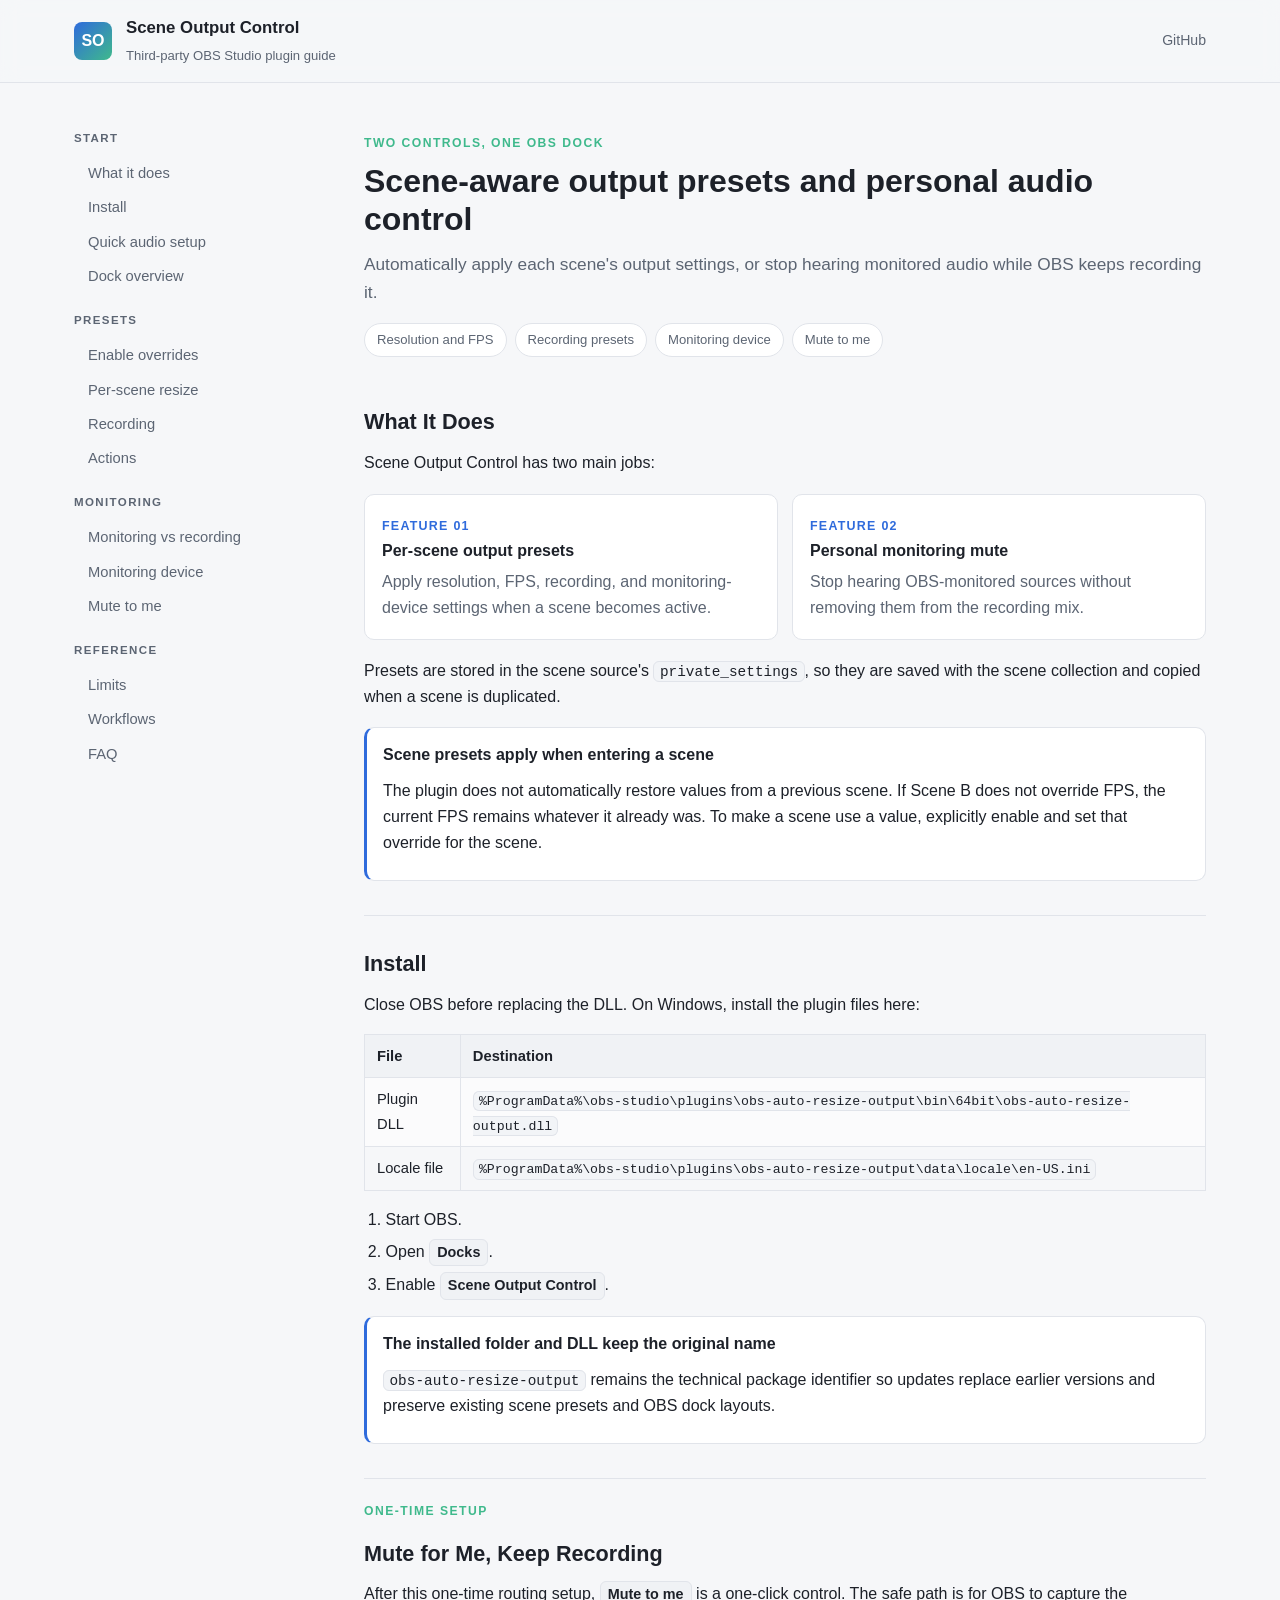
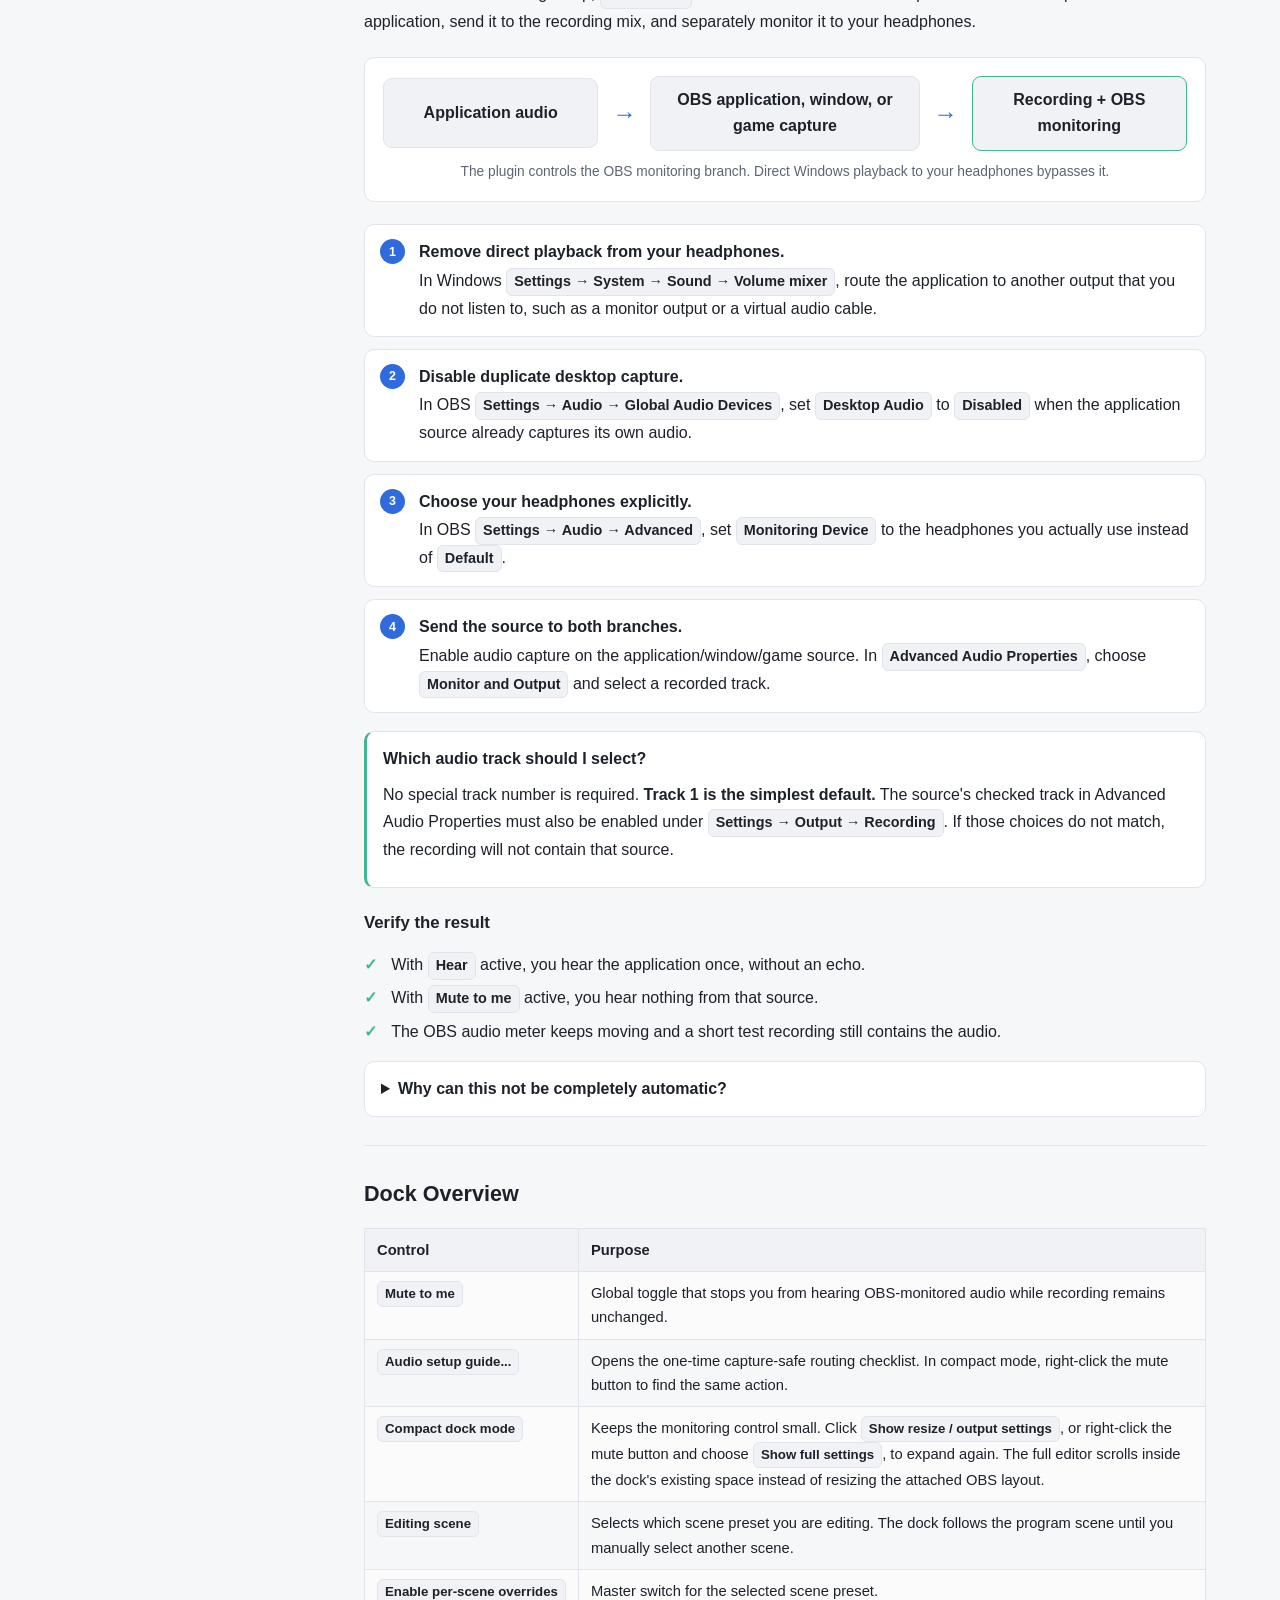
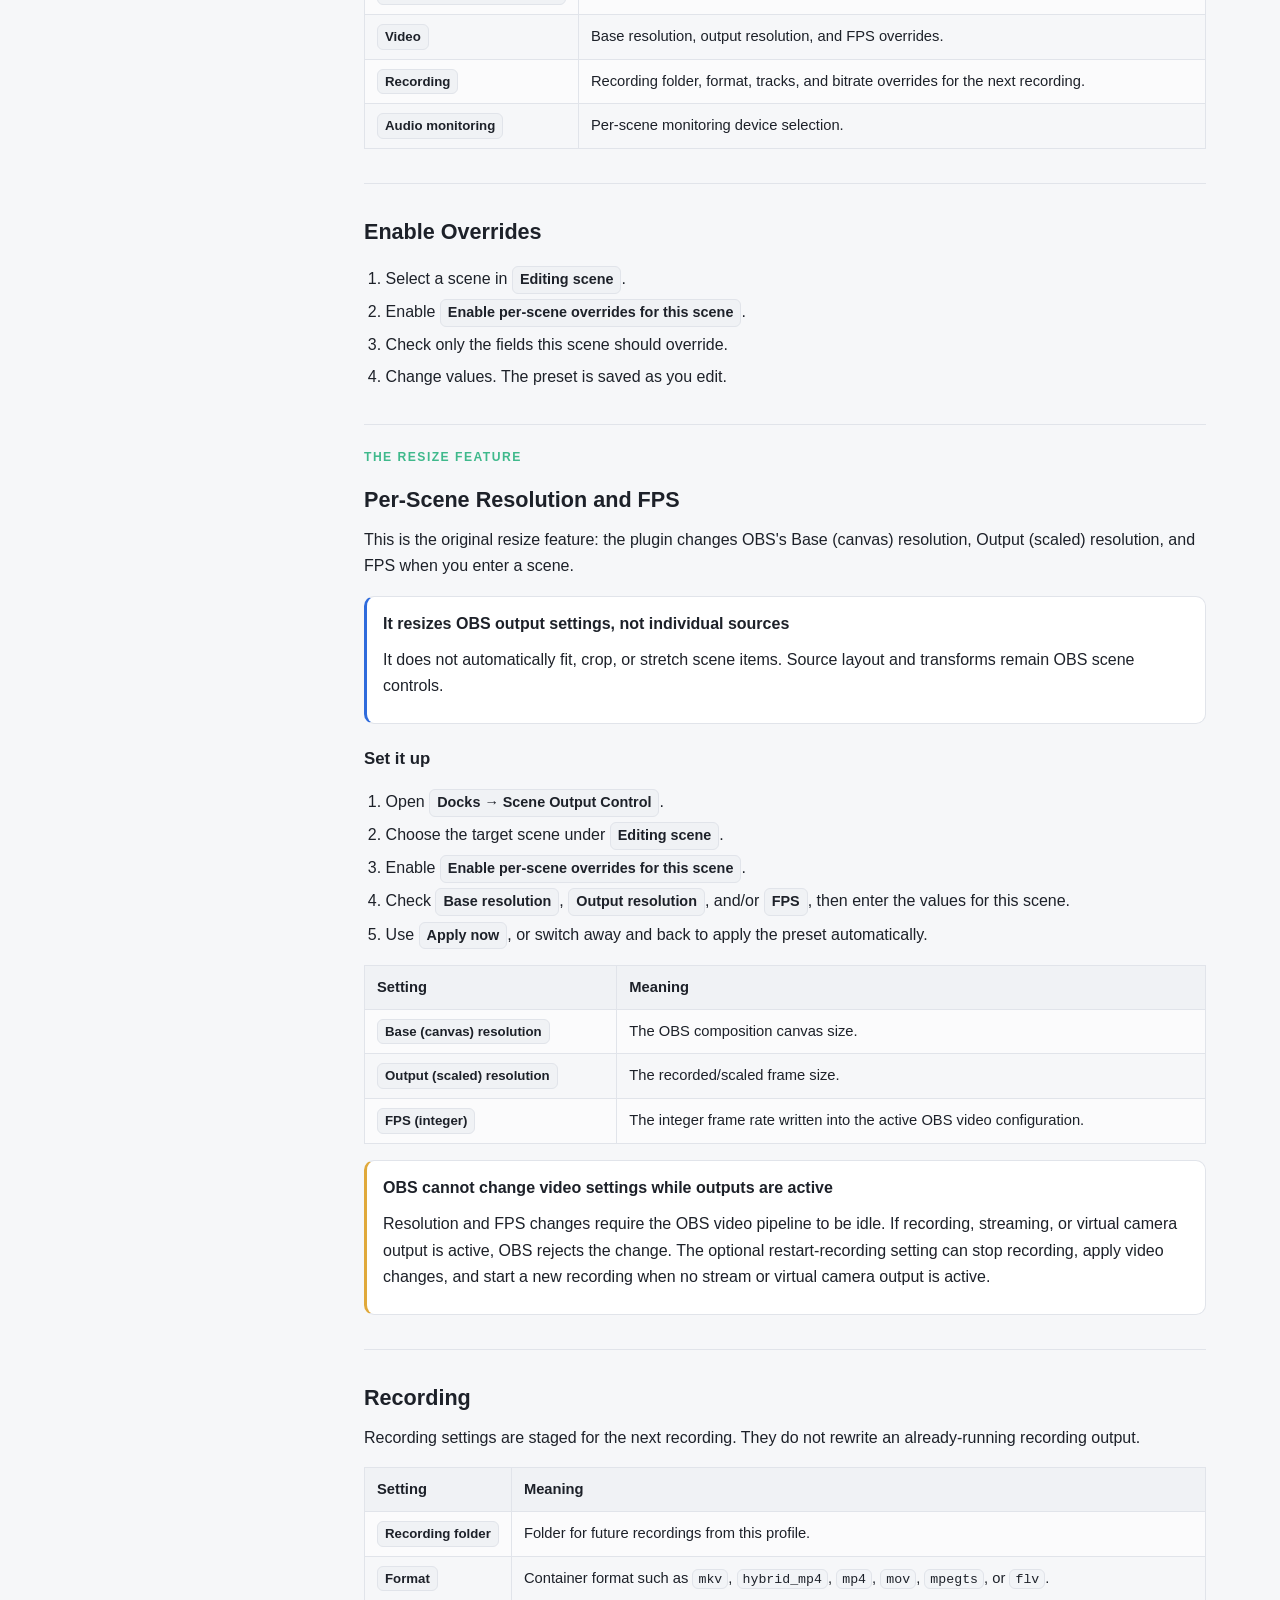
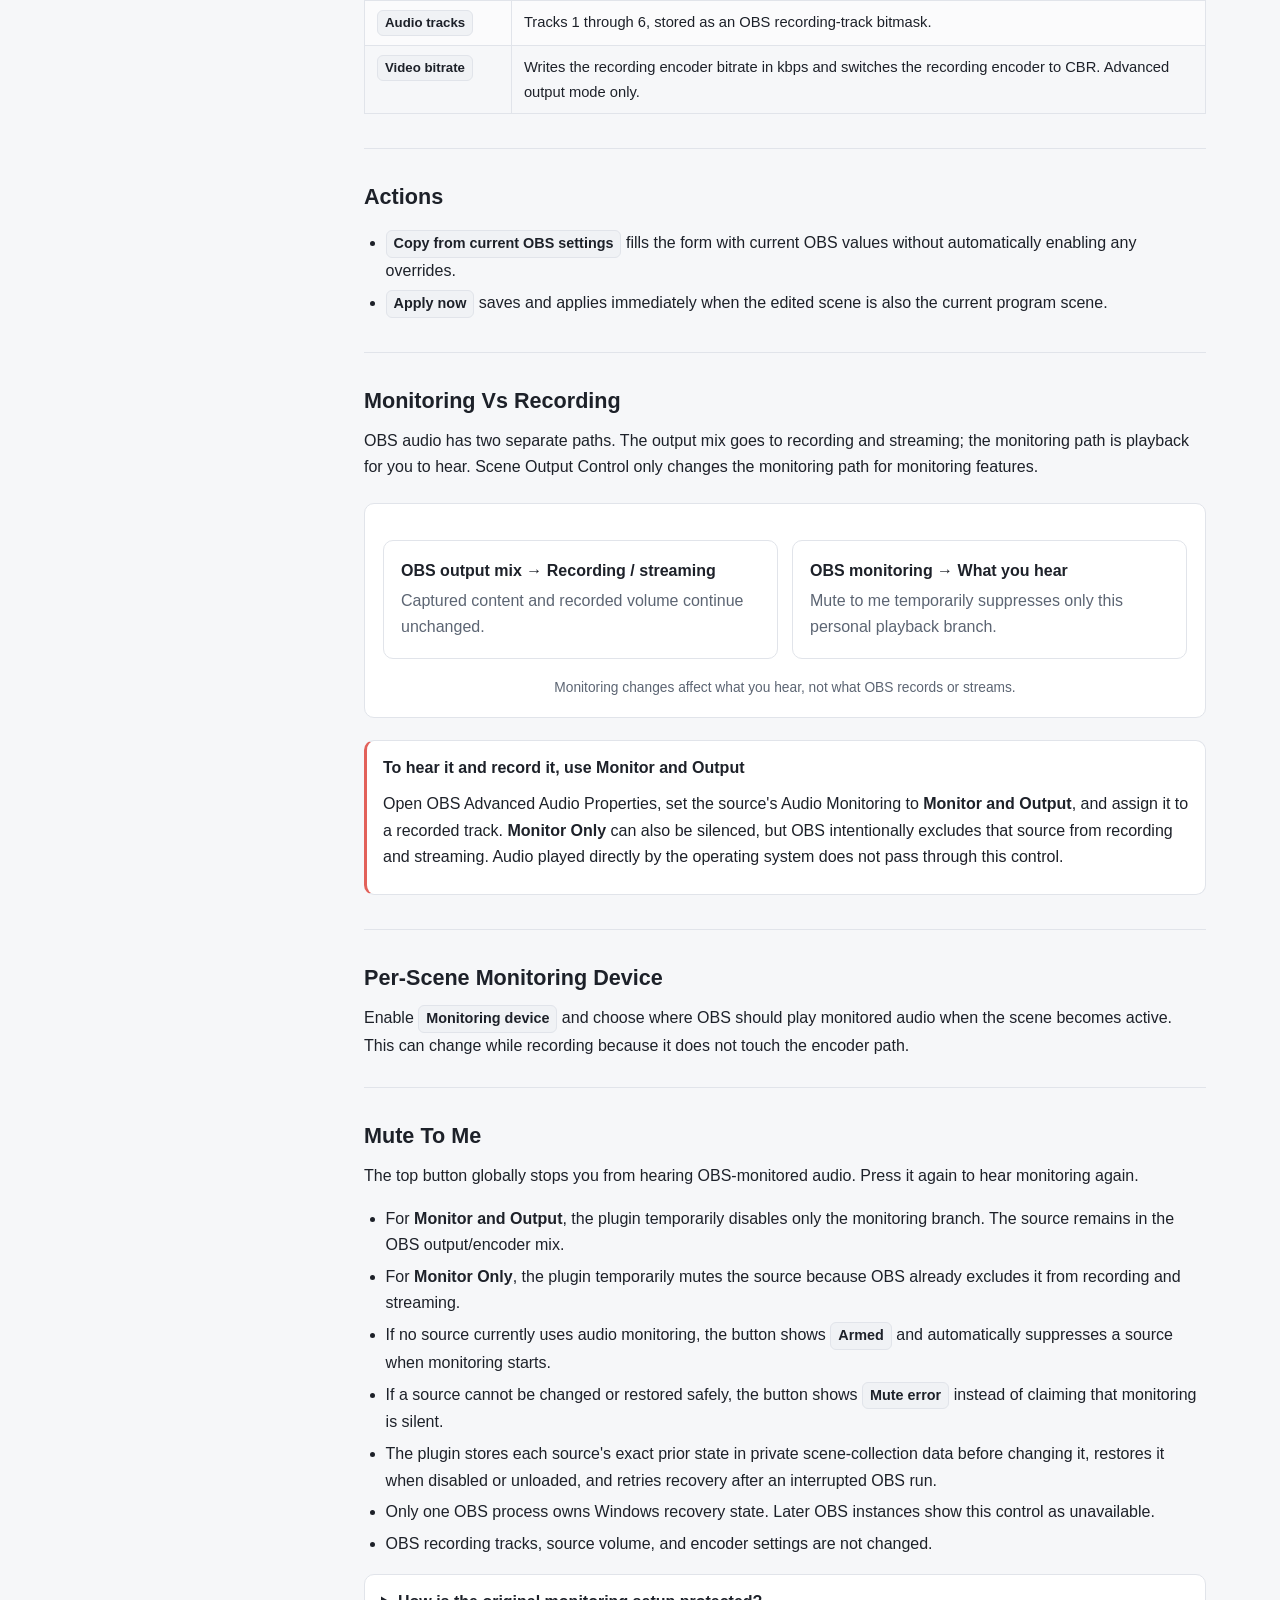
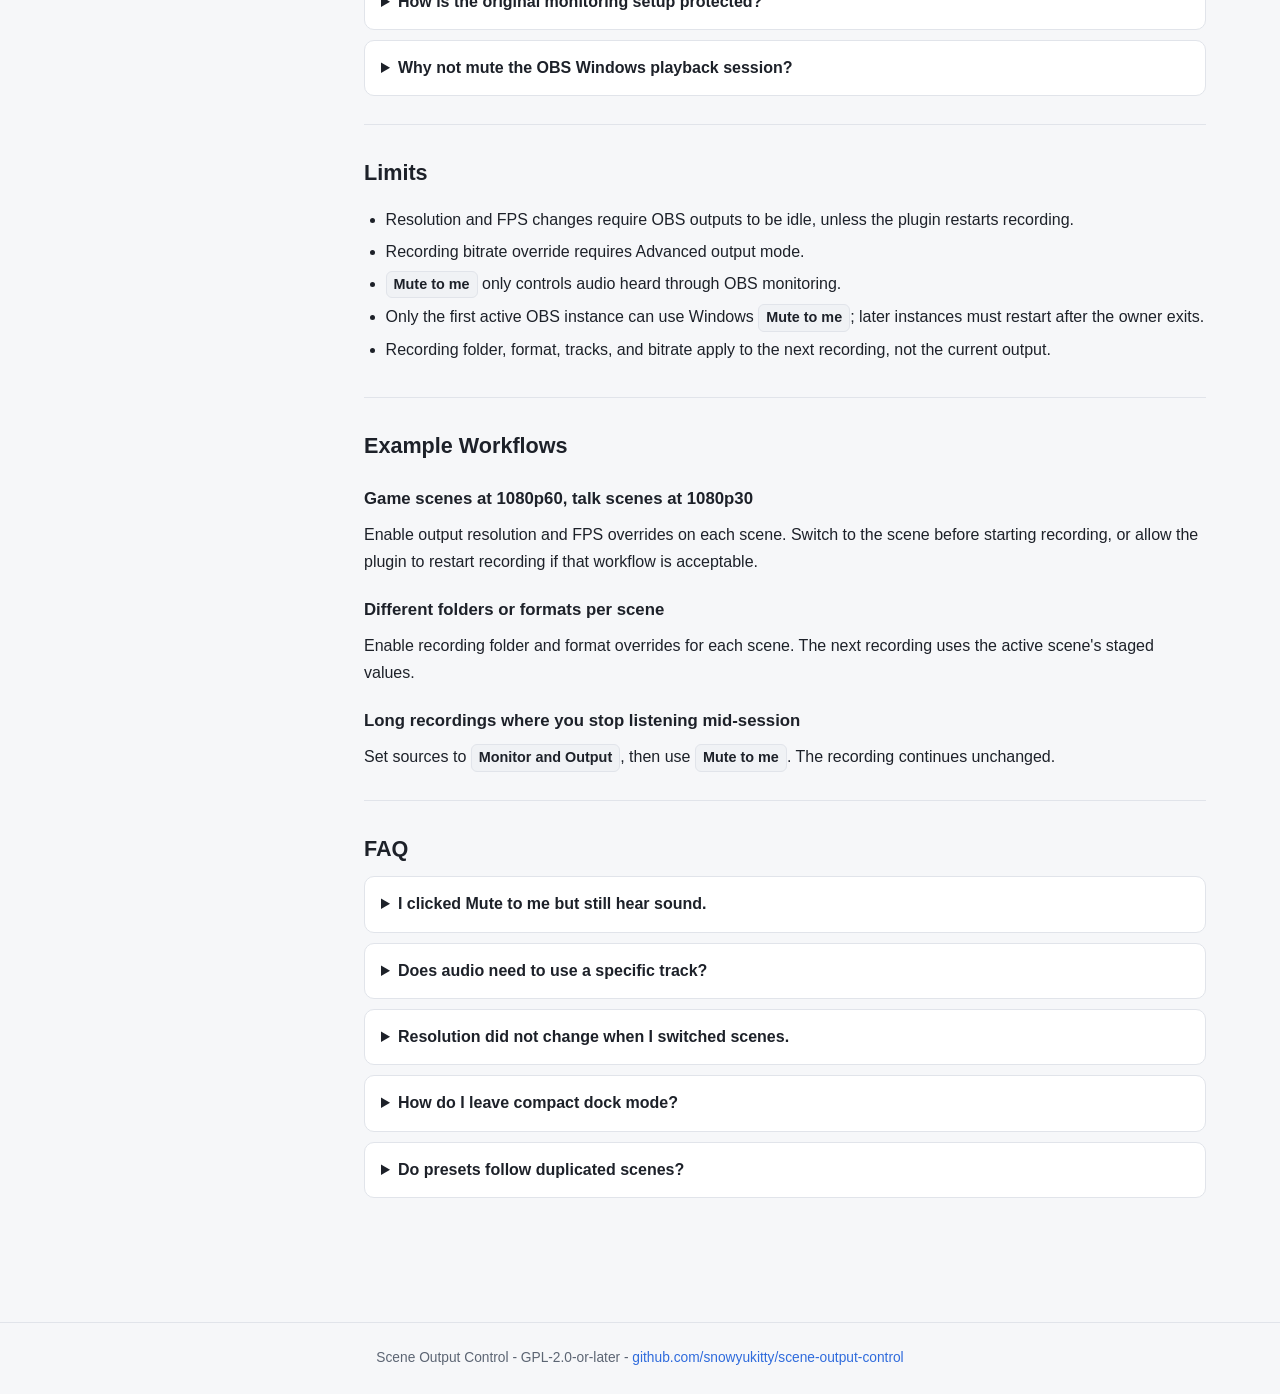
==== docs/index.html @ dca07c01 "Rebrand plugin and make monitoring mute capture-safe" ====
<!DOCTYPE html>
<html lang="en">
<head>
<meta charset="utf-8" />
<meta name="viewport" content="width=device-width, initial-scale=1" />
<title>Scene Output Control - Setup and User Guide</title>
<meta name="description" content="Set up capture-safe personal mute and per-scene resolution, FPS, recording, and monitoring presets with Scene Output Control, a third-party plugin for OBS Studio." />
<style>
  :root {
    --bg: #0f1115;
    --surface: #171a21;
    --surface-2: #1e222b;
    --border: #2a2f3a;
    --text: #e6e8ec;
    --muted: #9aa3b2;
    --accent: #4f8cff;
    --accent-soft: #1c2740;
    --green: #3fb98c;
    --amber: #e0a93b;
    --red: #e2615a;
    --code-bg: #11141a;
    --radius: 10px;
    --maxw: 900px;
  }
  @media (prefers-color-scheme: light) {
    :root {
      --bg: #f6f7f9;
      --surface: #ffffff;
      --surface-2: #f0f2f5;
      --border: #e1e4ea;
      --text: #1d2129;
      --muted: #5c6573;
      --accent: #2f6bdc;
      --accent-soft: #e8f0ff;
      --code-bg: #f2f4f7;
    }
  }
  * { box-sizing: border-box; }
  html { scroll-behavior: smooth; scroll-padding-top: 80px; }
  body {
    margin: 0;
    background: var(--bg);
    color: var(--text);
    font-family: -apple-system, BlinkMacSystemFont, "Segoe UI", Roboto, Helvetica, Arial, sans-serif;
    line-height: 1.65;
    font-size: 16px;
  }
  a { color: var(--accent); text-decoration: none; }
  a:hover { text-decoration: underline; }
  code, kbd {
    font-family: "SFMono-Regular", "Cascadia Code", Consolas, "Liberation Mono", Menlo, monospace;
    font-size: .9em;
  }
  code {
    background: var(--code-bg);
    border: 1px solid var(--border);
    border-radius: 6px;
    padding: .12em .38em;
  }
  header.topbar {
    position: sticky;
    top: 0;
    z-index: 50;
    background: color-mix(in srgb, var(--bg) 90%, transparent);
    backdrop-filter: blur(10px);
    border-bottom: 1px solid var(--border);
  }
  .topbar-inner {
    max-width: 1180px;
    margin: 0 auto;
    padding: 14px 24px;
    display: flex;
    align-items: center;
    gap: 14px;
  }
  .logo {
    width: 38px;
    height: 38px;
    border-radius: 8px;
    display: grid;
    place-items: center;
    color: #fff;
    background: linear-gradient(135deg, #2f6bdc, #3fb98c);
    font-weight: 800;
  }
  .topbar h1 { font-size: 1.05rem; margin: 0; }
  .topbar .ver { color: var(--muted); font-size: .82rem; }
  .topbar .spacer { flex: 1; }
  .topbar .ghlink { color: var(--muted); font-size: .88rem; }
  .layout {
    max-width: 1180px;
    margin: 0 auto;
    display: flex;
    gap: 40px;
    padding: 0 24px;
  }
  nav.toc {
    width: 250px;
    flex: none;
    position: sticky;
    top: 80px;
    align-self: flex-start;
    max-height: calc(100vh - 100px);
    overflow: auto;
    padding: 28px 0;
    font-size: .92rem;
  }
  nav.toc h2 {
    font-size: .72rem;
    text-transform: uppercase;
    letter-spacing: .12em;
    color: var(--muted);
    margin: 18px 0 8px;
  }
  nav.toc a {
    display: block;
    color: var(--muted);
    padding: 5px 12px;
    border-radius: 7px;
    border-left: 2px solid transparent;
  }
  nav.toc a:hover {
    color: var(--text);
    background: var(--surface);
    text-decoration: none;
  }
  main {
    flex: 1;
    min-width: 0;
    max-width: var(--maxw);
    padding: 28px 0 96px;
  }
  .hero { padding: 18px 0 10px; }
  .hero h2 { font-size: 2rem; line-height: 1.2; margin: .2em 0 .35em; }
  .hero p.lead { color: var(--muted); font-size: 1.08rem; margin: 0; }
  .eyebrow {
    color: var(--green);
    font-size: .76rem;
    font-weight: 800;
    letter-spacing: .12em;
    text-transform: uppercase;
  }
  .pills { display: flex; flex-wrap: wrap; gap: 8px; margin: 16px 0 8px; }
  .pill {
    background: var(--surface);
    border: 1px solid var(--border);
    color: var(--muted);
    border-radius: 999px;
    padding: 5px 12px;
    font-size: .82rem;
  }
  section { scroll-margin-top: 80px; padding: 18px 0; border-top: 1px solid var(--border); }
  section:first-of-type { border-top: none; }
  h3 { font-size: 1.35rem; margin: .55em 0 .35em; }
  h4 { font-size: 1.05rem; margin: 1.25em 0 .25em; }
  p { margin: .6em 0; }
  ul, ol { padding-left: 1.35em; }
  li { margin: .34em 0; }
  table { border-collapse: collapse; width: 100%; margin: 16px 0; font-size: .92rem; }
  th, td { border: 1px solid var(--border); padding: 9px 12px; text-align: left; vertical-align: top; }
  th { background: var(--surface-2); font-weight: 600; }
  tr:nth-child(even) td { background: color-mix(in srgb, var(--surface) 60%, transparent); }
  .callout {
    border-radius: var(--radius);
    padding: 14px 16px;
    margin: 16px 0;
    border: 1px solid var(--border);
    background: var(--surface);
  }
  .callout.note { border-left: 3px solid var(--accent); }
  .callout.tip { border-left: 3px solid var(--green); }
  .callout.warn { border-left: 3px solid var(--amber); }
  .callout.danger { border-left: 3px solid var(--red); }
  .callout .ttl { display: block; font-weight: 700; margin-bottom: 2px; }
  .feature-grid,
  .setup-grid {
    display: grid;
    grid-template-columns: repeat(2, minmax(0, 1fr));
    gap: 14px;
    margin: 18px 0;
  }
  .feature-card,
  .setup-card {
    display: block;
    color: var(--text);
    background: var(--surface);
    border: 1px solid var(--border);
    border-radius: var(--radius);
    padding: 17px;
  }
  a.feature-card:hover {
    border-color: var(--accent);
    text-decoration: none;
  }
  .feature-card strong,
  .setup-card strong { display: block; margin-bottom: 4px; }
  .feature-card p,
  .setup-card p { color: var(--muted); margin: 0; }
  .feature-card .number {
    color: var(--accent);
    font-size: .78rem;
    font-weight: 800;
    letter-spacing: .1em;
    text-transform: uppercase;
  }
  .setup-steps {
    list-style: none;
    padding: 0;
    margin: 18px 0;
    counter-reset: setup;
  }
  .setup-steps > li {
    counter-increment: setup;
    position: relative;
    margin: 0 0 12px;
    padding: 14px 16px 14px 54px;
    background: var(--surface);
    border: 1px solid var(--border);
    border-radius: var(--radius);
  }
  .setup-steps > li::before {
    content: counter(setup);
    position: absolute;
    left: 15px;
    top: 14px;
    width: 25px;
    height: 25px;
    display: grid;
    place-items: center;
    border-radius: 50%;
    color: #fff;
    background: var(--accent);
    font-size: .78rem;
    font-weight: 800;
  }
  .setup-steps strong { display: block; margin-bottom: 2px; }
  .route-map {
    display: grid;
    grid-template-columns: minmax(130px, 1fr) 36px minmax(150px, 1.25fr) 36px minmax(145px, 1fr);
    gap: 8px;
    align-items: center;
  }
  .route-node {
    min-height: 70px;
    display: grid;
    place-items: center;
    text-align: center;
    padding: 10px;
    border: 1px solid var(--border);
    border-radius: 9px;
    background: var(--surface-2);
    font-weight: 700;
  }
  .route-node.output { border-color: var(--green); }
  .route-arrow { color: var(--accent); text-align: center; font-size: 1.5rem; }
  .checklist {
    list-style: none;
    padding: 0;
  }
  .checklist li { position: relative; padding-left: 1.7em; }
  .checklist li::before {
    content: "✓";
    position: absolute;
    left: 0;
    color: var(--green);
    font-weight: 800;
  }
  .uichip {
    display: inline-block;
    background: var(--surface-2);
    border: 1px solid var(--border);
    border-radius: 6px;
    padding: 1px 7px;
    font-weight: 600;
    font-size: .9em;
    white-space: nowrap;
  }
  figure {
    margin: 22px 0;
    background: var(--surface);
    border: 1px solid var(--border);
    border-radius: var(--radius);
    padding: 18px;
  }
  figcaption { color: var(--muted); font-size: .86rem; margin-top: 10px; text-align: center; }
  details {
    background: var(--surface);
    border: 1px solid var(--border);
    border-radius: 10px;
    padding: 4px 16px;
    margin: 10px 0;
  }
  details summary { cursor: pointer; font-weight: 600; padding: 10px 0; }
  details[open] summary { border-bottom: 1px solid var(--border); margin-bottom: 8px; }
  footer { border-top: 1px solid var(--border); color: var(--muted); font-size: .86rem; padding: 24px; text-align: center; }
  @media (max-width: 900px) {
    nav.toc { display: none; }
    .layout { padding: 0 18px; }
  }
  @media (max-width: 640px) {
    .feature-grid,
    .setup-grid { grid-template-columns: 1fr; }
    .route-map { grid-template-columns: 1fr; }
    .route-arrow { transform: rotate(90deg); }
    .hero h2 { font-size: 1.7rem; }
  }
</style>
</head>
<body>
<header class="topbar">
  <div class="topbar-inner">
    <div class="logo">SO</div>
    <div>
      <h1>Scene Output Control</h1>
      <span class="ver">Third-party OBS Studio plugin guide</span>
    </div>
    <div class="spacer"></div>
    <a class="ghlink" href="https://github.com/snowyukitty/scene-output-control" target="_blank" rel="noopener">GitHub</a>
  </div>
</header>

<div class="layout">
  <nav class="toc" aria-label="Table of contents">
    <h2>Start</h2>
    <a href="#intro">What it does</a>
    <a href="#install">Install</a>
    <a href="#quick-audio">Quick audio setup</a>
    <a href="#dock">Dock overview</a>
    <h2>Presets</h2>
    <a href="#enable">Enable overrides</a>
    <a href="#video">Per-scene resize</a>
    <a href="#recording">Recording</a>
    <a href="#actions">Actions</a>
    <h2>Monitoring</h2>
    <a href="#audio-concept">Monitoring vs recording</a>
    <a href="#monitor-device">Monitoring device</a>
    <a href="#mute">Mute to me</a>
    <h2>Reference</h2>
    <a href="#limits">Limits</a>
    <a href="#workflows">Workflows</a>
    <a href="#faq">FAQ</a>
  </nav>

  <main>
    <div class="hero">
      <span class="eyebrow">Two controls, one OBS dock</span>
      <h2>Scene-aware output presets and personal audio control</h2>
      <p class="lead">Automatically apply each scene's output settings, or stop hearing monitored audio while OBS keeps recording it.</p>
      <div class="pills">
        <span class="pill">Resolution and FPS</span>
        <span class="pill">Recording presets</span>
        <span class="pill">Monitoring device</span>
        <span class="pill">Mute to me</span>
      </div>
    </div>

    <section id="intro">
      <h3>What It Does</h3>
      <p>Scene Output Control has two main jobs:</p>
      <div class="feature-grid">
        <a class="feature-card" href="#video">
          <span class="number">Feature 01</span>
          <strong>Per-scene output presets</strong>
          <p>Apply resolution, FPS, recording, and monitoring-device settings when a scene becomes active.</p>
        </a>
        <a class="feature-card" href="#quick-audio">
          <span class="number">Feature 02</span>
          <strong>Personal monitoring mute</strong>
          <p>Stop hearing OBS-monitored sources without removing them from the recording mix.</p>
        </a>
      </div>
      <p>Presets are stored in the scene source's <code>private_settings</code>, so they are saved with the scene collection and copied when a scene is duplicated.</p>
      <div class="callout note">
        <span class="ttl">Scene presets apply when entering a scene</span>
        <p>The plugin does not automatically restore values from a previous scene. If Scene B does not override FPS, the current FPS remains whatever it already was. To make a scene use a value, explicitly enable and set that override for the scene.</p>
      </div>
    </section>

    <section id="install">
      <h3>Install</h3>
      <p>Close OBS before replacing the DLL. On Windows, install the plugin files here:</p>
      <table>
        <tr><th>File</th><th>Destination</th></tr>
        <tr><td>Plugin DLL</td><td><code>%ProgramData%\obs-studio\plugins\obs-auto-resize-output\bin\64bit\obs-auto-resize-output.dll</code></td></tr>
        <tr><td>Locale file</td><td><code>%ProgramData%\obs-studio\plugins\obs-auto-resize-output\data\locale\en-US.ini</code></td></tr>
      </table>
      <ol>
        <li>Start OBS.</li>
        <li>Open <span class="uichip">Docks</span>.</li>
        <li>Enable <span class="uichip">Scene Output Control</span>.</li>
      </ol>
      <div class="callout note">
        <span class="ttl">The installed folder and DLL keep the original name</span>
        <p><code>obs-auto-resize-output</code> remains the technical package identifier so updates replace earlier versions and preserve existing scene presets and OBS dock layouts.</p>
      </div>
    </section>

    <section id="quick-audio">
      <span class="eyebrow">One-time setup</span>
      <h3>Mute for Me, Keep Recording</h3>
      <p>After this one-time routing setup, <span class="uichip">Mute to me</span> is a one-click control. The safe path is for OBS to capture the application, send it to the recording mix, and separately monitor it to your headphones.</p>

      <figure>
        <div class="route-map" role="img" aria-label="Capture-safe audio route from the application through OBS to recording and headphones">
          <div class="route-node">Application audio</div>
          <div class="route-arrow" aria-hidden="true">→</div>
          <div class="route-node">OBS application, window, or game capture</div>
          <div class="route-arrow" aria-hidden="true">→</div>
          <div class="route-node output">Recording + OBS monitoring</div>
        </div>
        <figcaption>The plugin controls the OBS monitoring branch. Direct Windows playback to your headphones bypasses it.</figcaption>
      </figure>

      <ol class="setup-steps">
        <li>
          <strong>Remove direct playback from your headphones.</strong>
          In Windows <span class="uichip">Settings → System → Sound → Volume mixer</span>, route the application to another output that you do not listen to, such as a monitor output or a virtual audio cable.
        </li>
        <li>
          <strong>Disable duplicate desktop capture.</strong>
          In OBS <span class="uichip">Settings → Audio → Global Audio Devices</span>, set <span class="uichip">Desktop Audio</span> to <span class="uichip">Disabled</span> when the application source already captures its own audio.
        </li>
        <li>
          <strong>Choose your headphones explicitly.</strong>
          In OBS <span class="uichip">Settings → Audio → Advanced</span>, set <span class="uichip">Monitoring Device</span> to the headphones you actually use instead of <span class="uichip">Default</span>.
        </li>
        <li>
          <strong>Send the source to both branches.</strong>
          Enable audio capture on the application/window/game source. In <span class="uichip">Advanced Audio Properties</span>, choose <span class="uichip">Monitor and Output</span> and select a recorded track.
        </li>
      </ol>

      <div class="callout tip">
        <span class="ttl">Which audio track should I select?</span>
        <p>No special track number is required. <strong>Track 1 is the simplest default.</strong> The source's checked track in Advanced Audio Properties must also be enabled under <span class="uichip">Settings → Output → Recording</span>. If those choices do not match, the recording will not contain that source.</p>
      </div>

      <h4>Verify the result</h4>
      <ul class="checklist">
        <li>With <span class="uichip">Hear</span> active, you hear the application once, without an echo.</li>
        <li>With <span class="uichip">Mute to me</span> active, you hear nothing from that source.</li>
        <li>The OBS audio meter keeps moving and a short test recording still contains the audio.</li>
      </ul>

      <details>
        <summary>Why can this not be completely automatic?</summary>
        <p>The plugin can configure OBS-owned settings, but Windows application routing is outside the OBS audio graph. It cannot safely guess which physical device you are listening to or silently install a virtual audio driver. A future setup checker can diagnose track, monitoring, and duplicate Desktop Audio settings; Windows routing will still require one explicit choice from you.</p>
      </details>
    </section>

    <section id="dock">
      <h3>Dock Overview</h3>
      <table>
        <tr><th>Control</th><th>Purpose</th></tr>
        <tr><td><span class="uichip">Mute to me</span></td><td>Global toggle that stops you from hearing OBS-monitored audio while recording remains unchanged.</td></tr>
        <tr><td><span class="uichip">Audio setup guide...</span></td><td>Opens the one-time capture-safe routing checklist. In compact mode, right-click the mute button to find the same action.</td></tr>
        <tr><td><span class="uichip">Compact dock mode</span></td><td>Keeps the monitoring control small. Click <span class="uichip">Show resize / output settings</span>, or right-click the mute button and choose <span class="uichip">Show full settings</span>, to expand again. The full editor scrolls inside the dock's existing space instead of resizing the attached OBS layout.</td></tr>
        <tr><td><span class="uichip">Editing scene</span></td><td>Selects which scene preset you are editing. The dock follows the program scene until you manually select another scene.</td></tr>
        <tr><td><span class="uichip">Enable per-scene overrides</span></td><td>Master switch for the selected scene preset.</td></tr>
        <tr><td><span class="uichip">Video</span></td><td>Base resolution, output resolution, and FPS overrides.</td></tr>
        <tr><td><span class="uichip">Recording</span></td><td>Recording folder, format, tracks, and bitrate overrides for the next recording.</td></tr>
        <tr><td><span class="uichip">Audio monitoring</span></td><td>Per-scene monitoring device selection.</td></tr>
      </table>
    </section>

    <section id="enable">
      <h3>Enable Overrides</h3>
      <ol>
        <li>Select a scene in <span class="uichip">Editing scene</span>.</li>
        <li>Enable <span class="uichip">Enable per-scene overrides for this scene</span>.</li>
        <li>Check only the fields this scene should override.</li>
        <li>Change values. The preset is saved as you edit.</li>
      </ol>
    </section>

    <section id="video">
      <span class="eyebrow">The resize feature</span>
      <h3>Per-Scene Resolution and FPS</h3>
      <p>This is the original resize feature: the plugin changes OBS's Base (canvas) resolution, Output (scaled) resolution, and FPS when you enter a scene.</p>
      <div class="callout note">
        <span class="ttl">It resizes OBS output settings, not individual sources</span>
        <p>It does not automatically fit, crop, or stretch scene items. Source layout and transforms remain OBS scene controls.</p>
      </div>
      <h4>Set it up</h4>
      <ol>
        <li>Open <span class="uichip">Docks → Scene Output Control</span>.</li>
        <li>Choose the target scene under <span class="uichip">Editing scene</span>.</li>
        <li>Enable <span class="uichip">Enable per-scene overrides for this scene</span>.</li>
        <li>Check <span class="uichip">Base resolution</span>, <span class="uichip">Output resolution</span>, and/or <span class="uichip">FPS</span>, then enter the values for this scene.</li>
        <li>Use <span class="uichip">Apply now</span>, or switch away and back to apply the preset automatically.</li>
      </ol>
      <table>
        <tr><th>Setting</th><th>Meaning</th></tr>
        <tr><td><span class="uichip">Base (canvas) resolution</span></td><td>The OBS composition canvas size.</td></tr>
        <tr><td><span class="uichip">Output (scaled) resolution</span></td><td>The recorded/scaled frame size.</td></tr>
        <tr><td><span class="uichip">FPS (integer)</span></td><td>The integer frame rate written into the active OBS video configuration.</td></tr>
      </table>
      <div class="callout warn">
        <span class="ttl">OBS cannot change video settings while outputs are active</span>
        <p>Resolution and FPS changes require the OBS video pipeline to be idle. If recording, streaming, or virtual camera output is active, OBS rejects the change. The optional restart-recording setting can stop recording, apply video changes, and start a new recording when no stream or virtual camera output is active.</p>
      </div>
    </section>

    <section id="recording">
      <h3>Recording</h3>
      <p>Recording settings are staged for the next recording. They do not rewrite an already-running recording output.</p>
      <table>
        <tr><th>Setting</th><th>Meaning</th></tr>
        <tr><td><span class="uichip">Recording folder</span></td><td>Folder for future recordings from this profile.</td></tr>
        <tr><td><span class="uichip">Format</span></td><td>Container format such as <code>mkv</code>, <code>hybrid_mp4</code>, <code>mp4</code>, <code>mov</code>, <code>mpegts</code>, or <code>flv</code>.</td></tr>
        <tr><td><span class="uichip">Audio tracks</span></td><td>Tracks 1 through 6, stored as an OBS recording-track bitmask.</td></tr>
        <tr><td><span class="uichip">Video bitrate</span></td><td>Writes the recording encoder bitrate in kbps and switches the recording encoder to CBR. Advanced output mode only.</td></tr>
      </table>
    </section>

    <section id="actions">
      <h3>Actions</h3>
      <ul>
        <li><span class="uichip">Copy from current OBS settings</span> fills the form with current OBS values without automatically enabling any overrides.</li>
        <li><span class="uichip">Apply now</span> saves and applies immediately when the edited scene is also the current program scene.</li>
      </ul>
    </section>

    <section id="audio-concept">
      <h3>Monitoring Vs Recording</h3>
      <p>OBS audio has two separate paths. The output mix goes to recording and streaming; the monitoring path is playback for you to hear. Scene Output Control only changes the monitoring path for monitoring features.</p>

      <figure>
        <div class="setup-grid" role="img" aria-label="OBS source audio splits into recording output and personal monitoring">
          <div class="setup-card">
            <strong>OBS output mix → Recording / streaming</strong>
            <p>Captured content and recorded volume continue unchanged.</p>
          </div>
          <div class="setup-card">
            <strong>OBS monitoring → What you hear</strong>
            <p>Mute to me temporarily suppresses only this personal playback branch.</p>
          </div>
        </div>
        <figcaption>Monitoring changes affect what you hear, not what OBS records or streams.</figcaption>
      </figure>

      <div class="callout danger">
        <span class="ttl">To hear it and record it, use Monitor and Output</span>
        <p>Open OBS Advanced Audio Properties, set the source's Audio Monitoring to <strong>Monitor and Output</strong>, and assign it to a recorded track. <strong>Monitor Only</strong> can also be silenced, but OBS intentionally excludes that source from recording and streaming. Audio played directly by the operating system does not pass through this control.</p>
      </div>
    </section>

    <section id="monitor-device">
      <h3>Per-Scene Monitoring Device</h3>
      <p>Enable <span class="uichip">Monitoring device</span> and choose where OBS should play monitored audio when the scene becomes active. This can change while recording because it does not touch the encoder path.</p>
    </section>

    <section id="mute">
      <h3>Mute To Me</h3>
      <p>The top button globally stops you from hearing OBS-monitored audio. Press it again to hear monitoring again.</p>
      <ul>
        <li>For <strong>Monitor and Output</strong>, the plugin temporarily disables only the monitoring branch. The source remains in the OBS output/encoder mix.</li>
        <li>For <strong>Monitor Only</strong>, the plugin temporarily mutes the source because OBS already excludes it from recording and streaming.</li>
        <li>If no source currently uses audio monitoring, the button shows <span class="uichip">Armed</span> and automatically suppresses a source when monitoring starts.</li>
        <li>If a source cannot be changed or restored safely, the button shows <span class="uichip">Mute error</span> instead of claiming that monitoring is silent.</li>
        <li>The plugin stores each source's exact prior state in private scene-collection data before changing it, restores it when disabled or unloaded, and retries recovery after an interrupted OBS run.</li>
        <li>Only one OBS process owns Windows recovery state. Later OBS instances show this control as unavailable.</li>
        <li>OBS recording tracks, source volume, and encoder settings are not changed.</li>
      </ul>
      <details>
        <summary>How is the original monitoring setup protected?</summary>
        <p>OBS persists each source's monitoring type when saving a scene collection. The plugin therefore writes recovery metadata into the source's private settings before changing monitoring and immediately saves both together. Unmute, unload, and next-start recovery restore the exact prior state.</p>
      </details>
      <details>
        <summary>Why not mute the OBS Windows playback session?</summary>
        <p>Application, window, and game audio capture can share an OBS-owned Windows audio session with monitoring. Muting that session can also silence the captured signal and the recording. This control stays at the per-source monitoring boundary instead.</p>
      </details>
    </section>

    <section id="limits">
      <h3>Limits</h3>
      <ul>
        <li>Resolution and FPS changes require OBS outputs to be idle, unless the plugin restarts recording.</li>
        <li>Recording bitrate override requires Advanced output mode.</li>
        <li><span class="uichip">Mute to me</span> only controls audio heard through OBS monitoring.</li>
        <li>Only the first active OBS instance can use Windows <span class="uichip">Mute to me</span>; later instances must restart after the owner exits.</li>
        <li>Recording folder, format, tracks, and bitrate apply to the next recording, not the current output.</li>
      </ul>
    </section>

    <section id="workflows">
      <h3>Example Workflows</h3>
      <h4>Game scenes at 1080p60, talk scenes at 1080p30</h4>
      <p>Enable output resolution and FPS overrides on each scene. Switch to the scene before starting recording, or allow the plugin to restart recording if that workflow is acceptable.</p>
      <h4>Different folders or formats per scene</h4>
      <p>Enable recording folder and format overrides for each scene. The next recording uses the active scene's staged values.</p>
      <h4>Long recordings where you stop listening mid-session</h4>
      <p>Set sources to <span class="uichip">Monitor and Output</span>, then use <span class="uichip">Mute to me</span>. The recording continues unchanged.</p>
    </section>

    <section id="faq">
      <h3>FAQ</h3>
      <details>
        <summary>I clicked Mute to me but still hear sound.</summary>
        <p>If the sound becomes quieter but does not disappear, you are probably hearing two paths: OBS monitoring plus direct Windows playback. Follow <a href="#quick-audio">Quick Audio Setup</a> so the application does not play directly to your headphones, disable duplicate Desktop Audio capture, and use <strong>Monitor and Output</strong> for the source.</p>
      </details>
      <details>
        <summary>Does audio need to use a specific track?</summary>
        <p>No. Track 1 is the simplest default, but any track from 1 through 6 works when the source is assigned to it and the same track is enabled for recording output.</p>
      </details>
      <details>
        <summary>Resolution did not change when I switched scenes.</summary>
        <p>First confirm that the scene preset and the individual video override are enabled. If they are, an OBS output is probably active: OBS does not allow video pipeline changes while recording, streaming, replay buffer, or virtual camera output is running.</p>
      </details>
      <details>
        <summary>How do I leave compact dock mode?</summary>
        <p>Click <span class="uichip">Show resize / output settings</span>. You can also right-click the compact <span class="uichip">Mute</span> / <span class="uichip">Hear</span> button and choose <span class="uichip">Show full settings</span>.</p>
      </details>
      <details>
        <summary>Do presets follow duplicated scenes?</summary>
        <p>Yes. Presets live in source private settings, which OBS copies during scene duplication and serializes with the scene collection.</p>
      </details>
    </section>
  </main>
</div>

<footer>
  Scene Output Control - GPL-2.0-or-later - <a href="https://github.com/snowyukitty/scene-output-control" target="_blank" rel="noopener">github.com/snowyukitty/scene-output-control</a>
</footer>
</body>
</html>
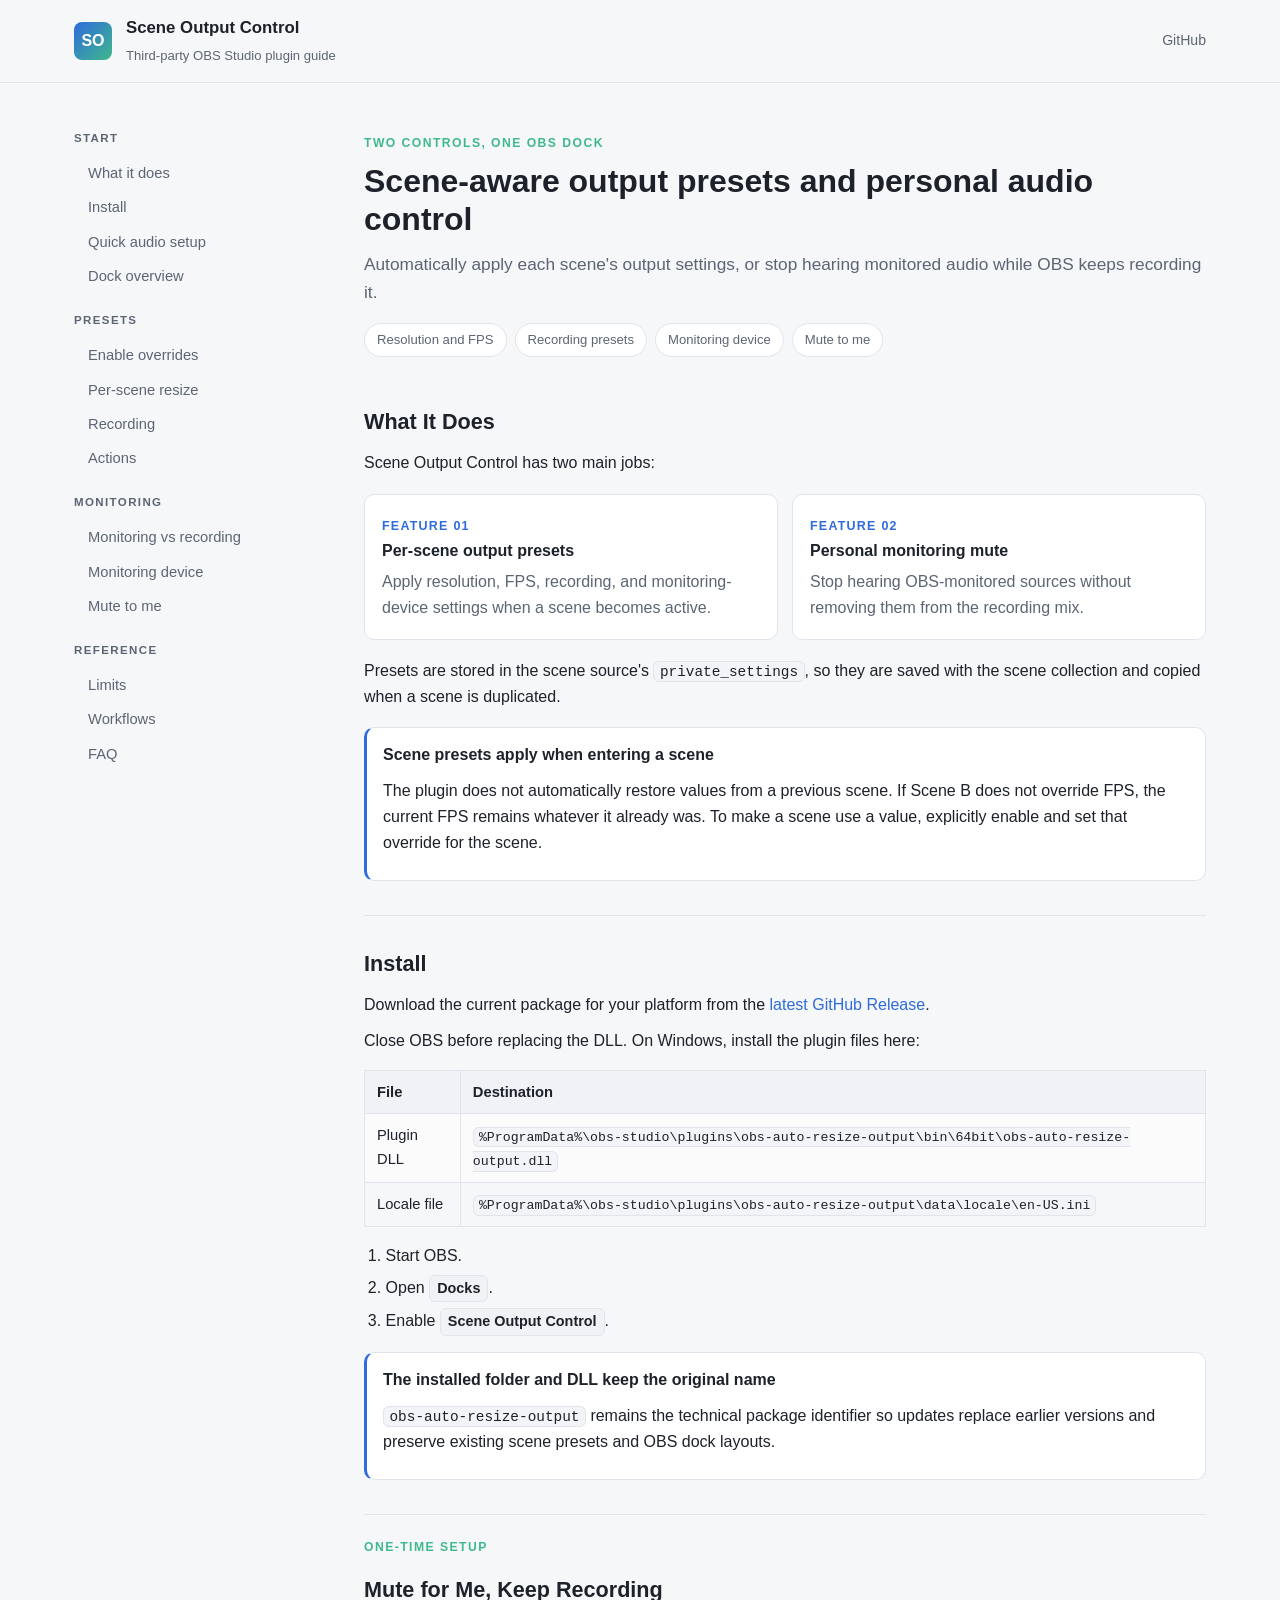
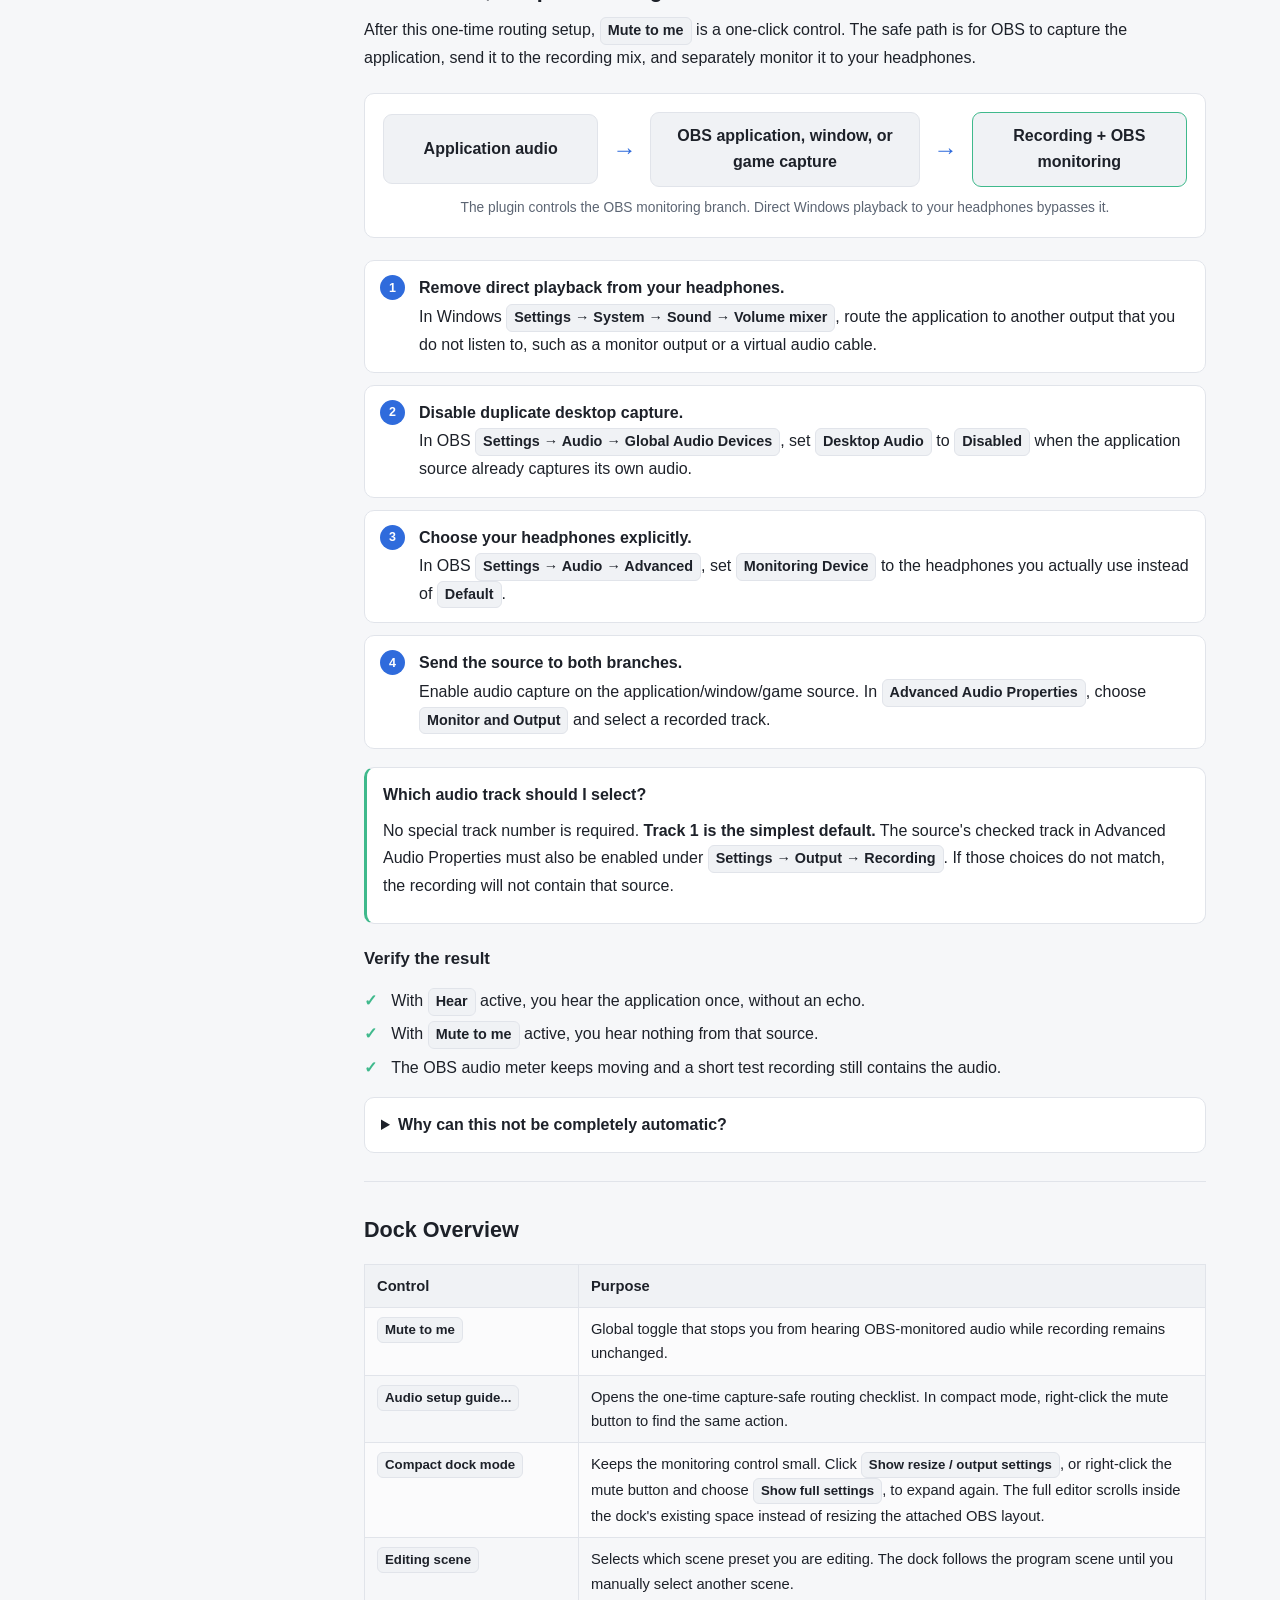
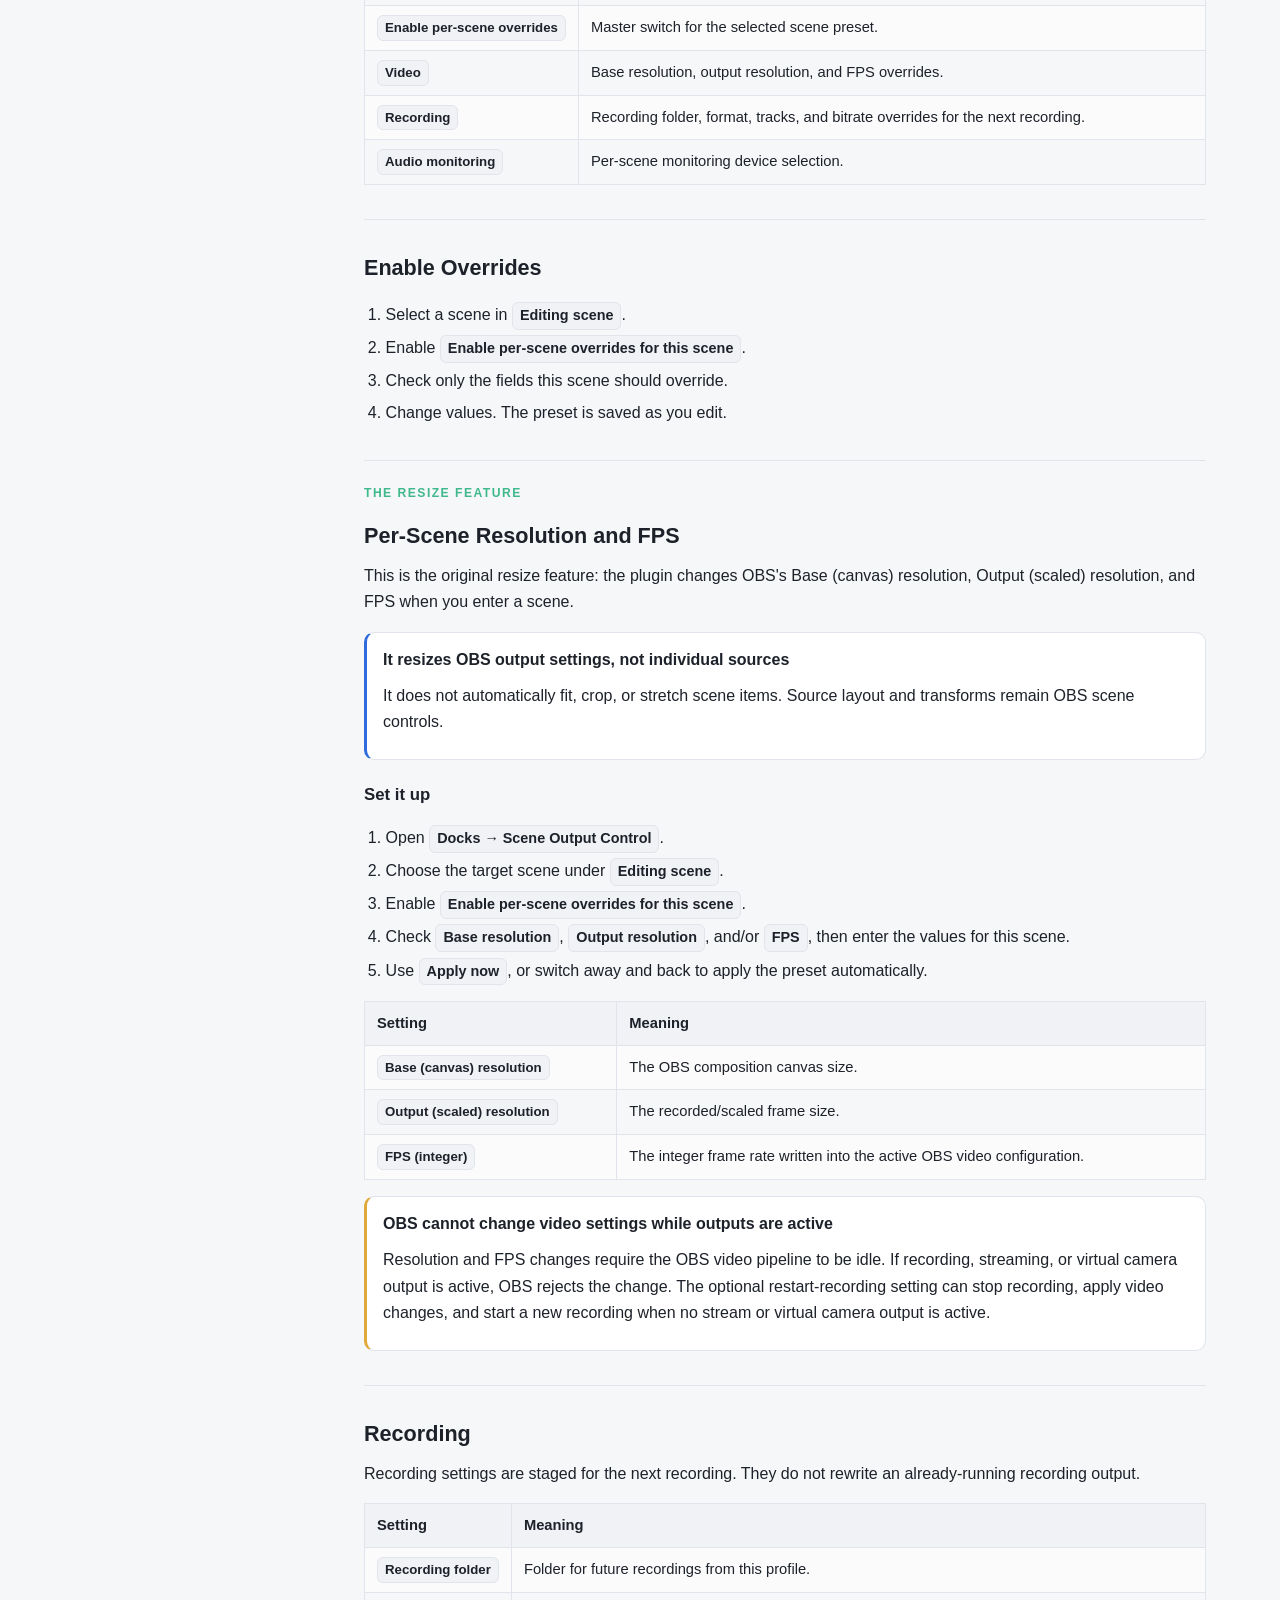
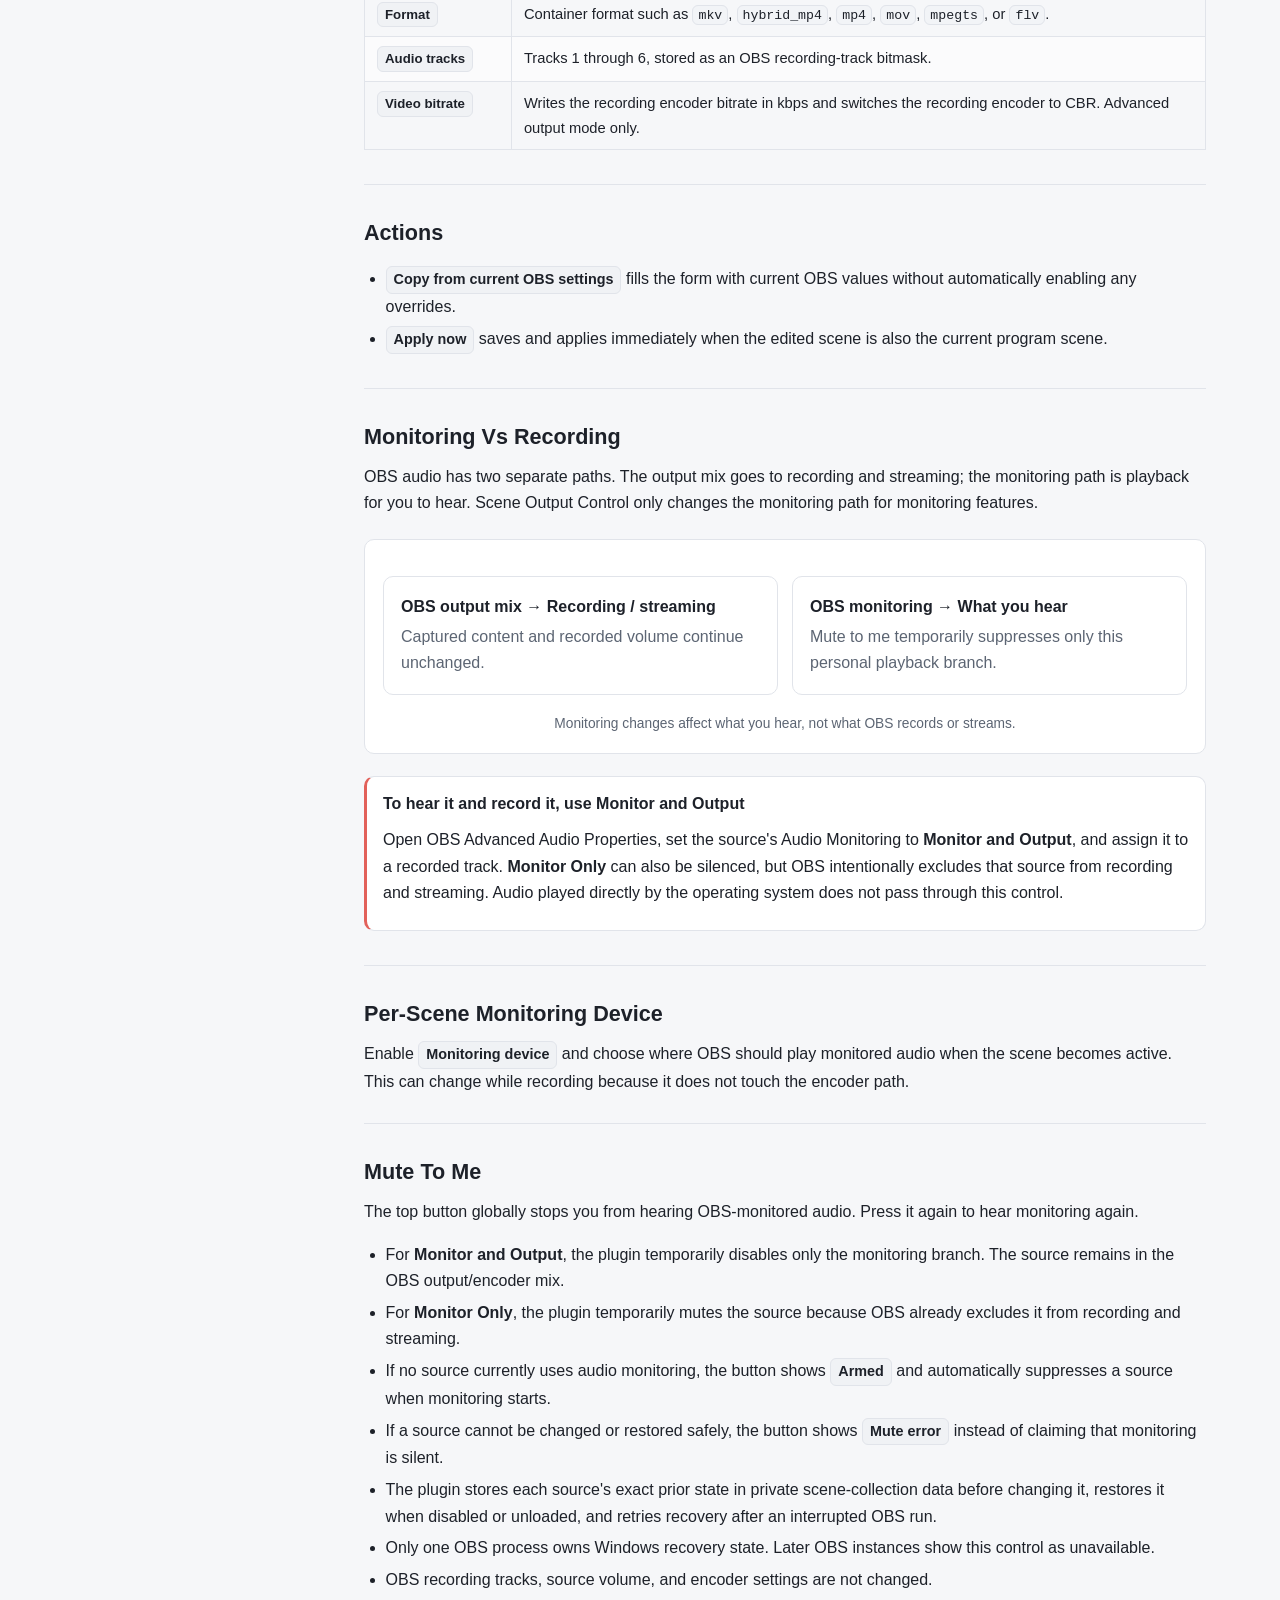
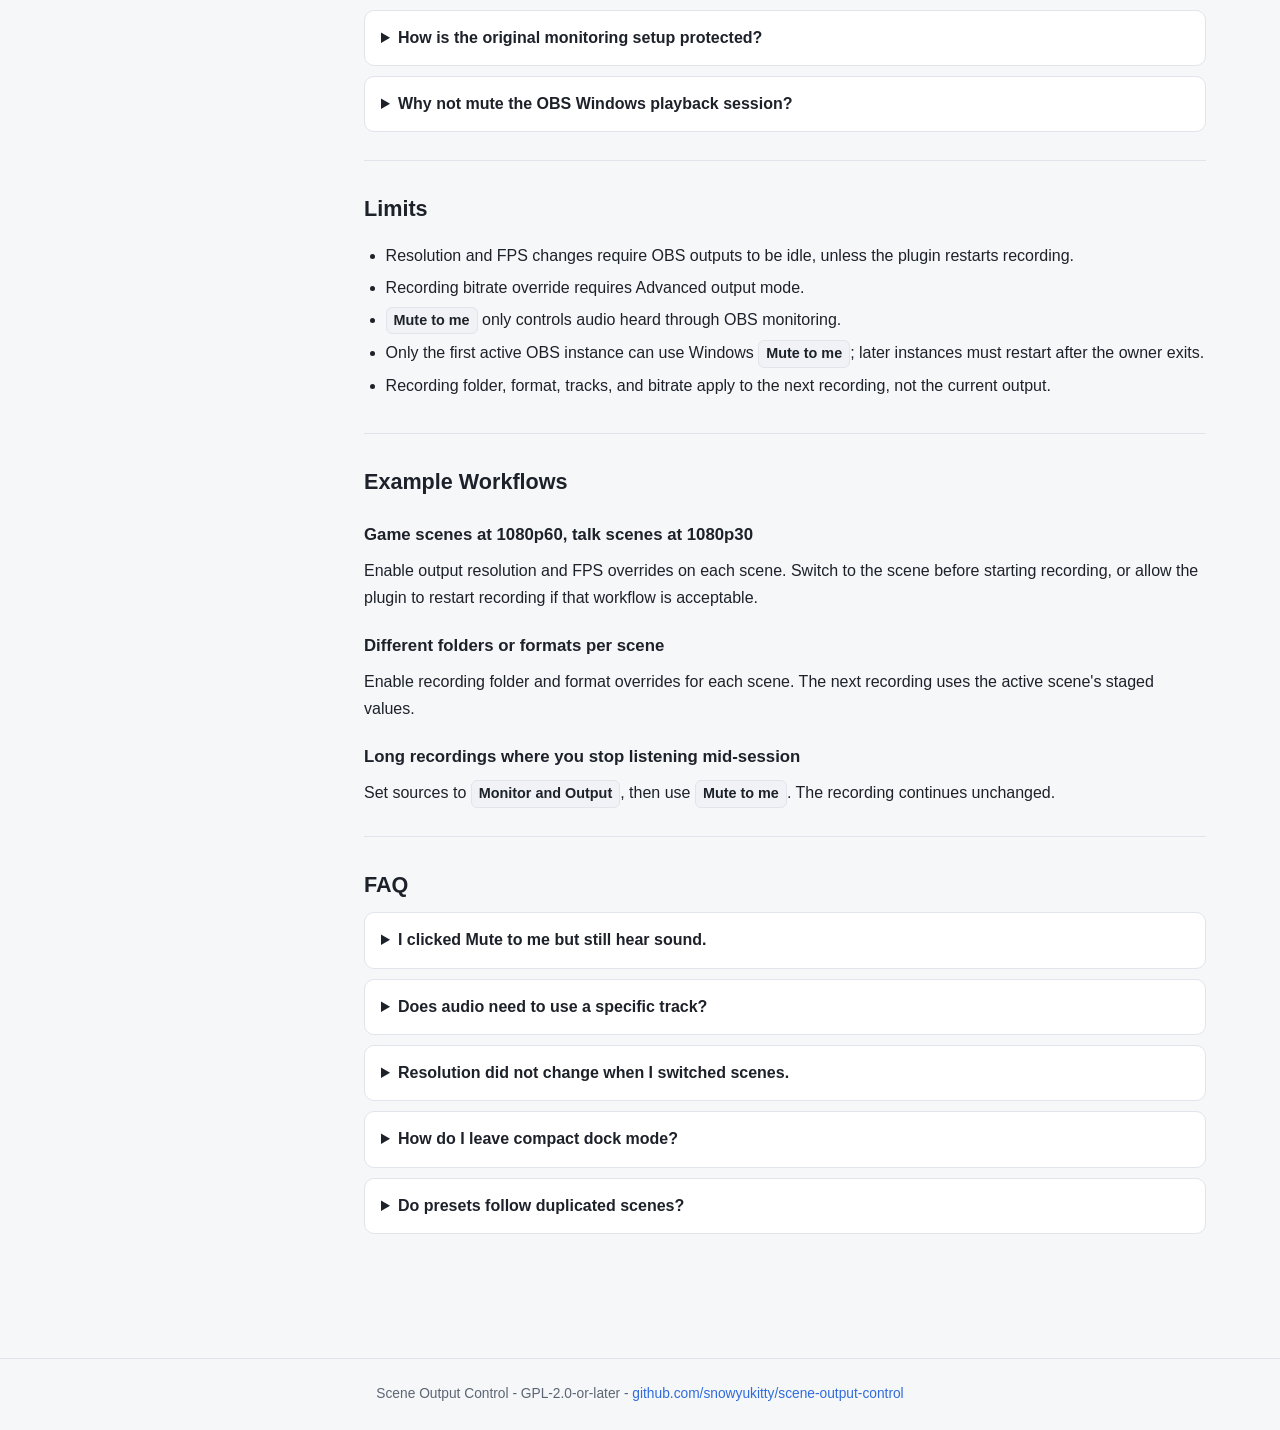
==== commit 6d05bc8b: "Prepare Scene Output Control 1.1.1 release" ====
--- a/docs/index.html
+++ b/docs/index.html
@@ -378,6 +378,7 @@
 
     <section id="install">
       <h3>Install</h3>
+      <p>Download the current package for your platform from the <a href="https://github.com/snowyukitty/scene-output-control/releases/latest">latest GitHub Release</a>.</p>
       <p>Close OBS before replacing the DLL. On Windows, install the plugin files here:</p>
       <table>
         <tr><th>File</th><th>Destination</th></tr>
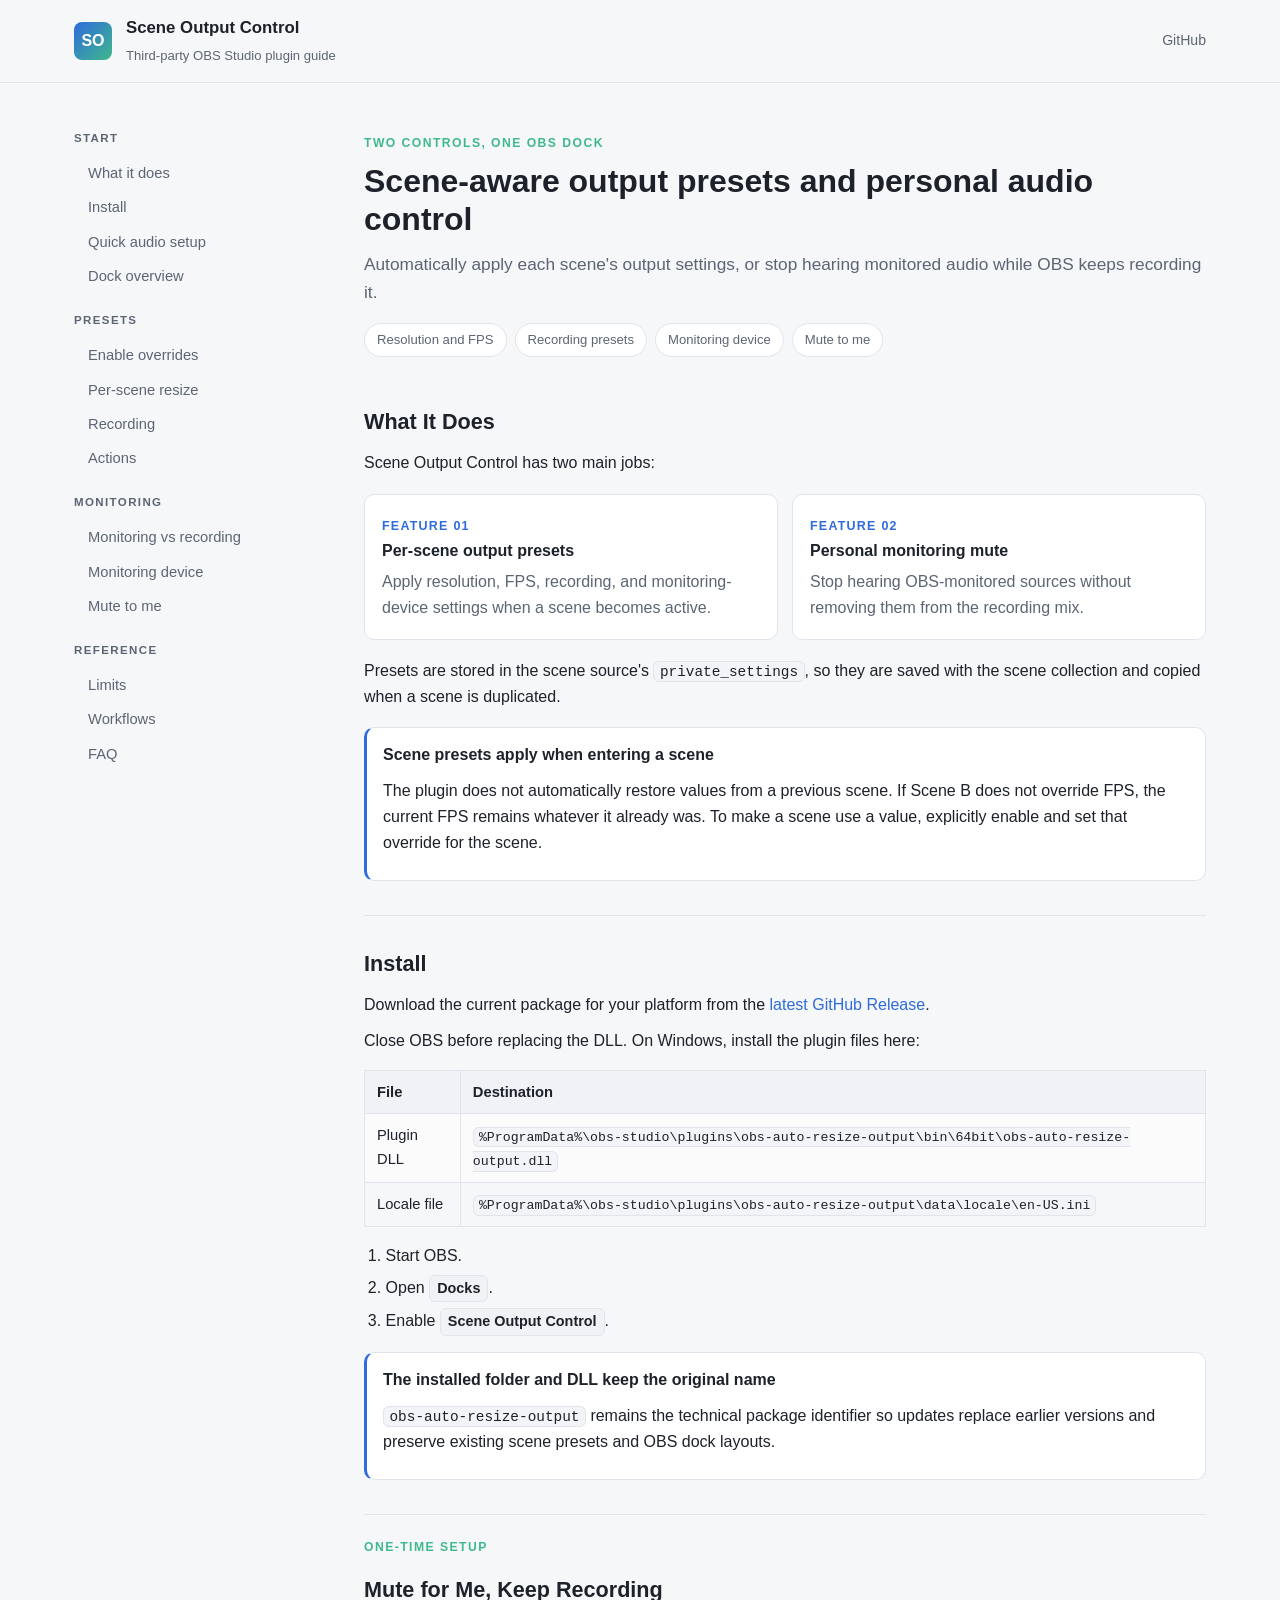
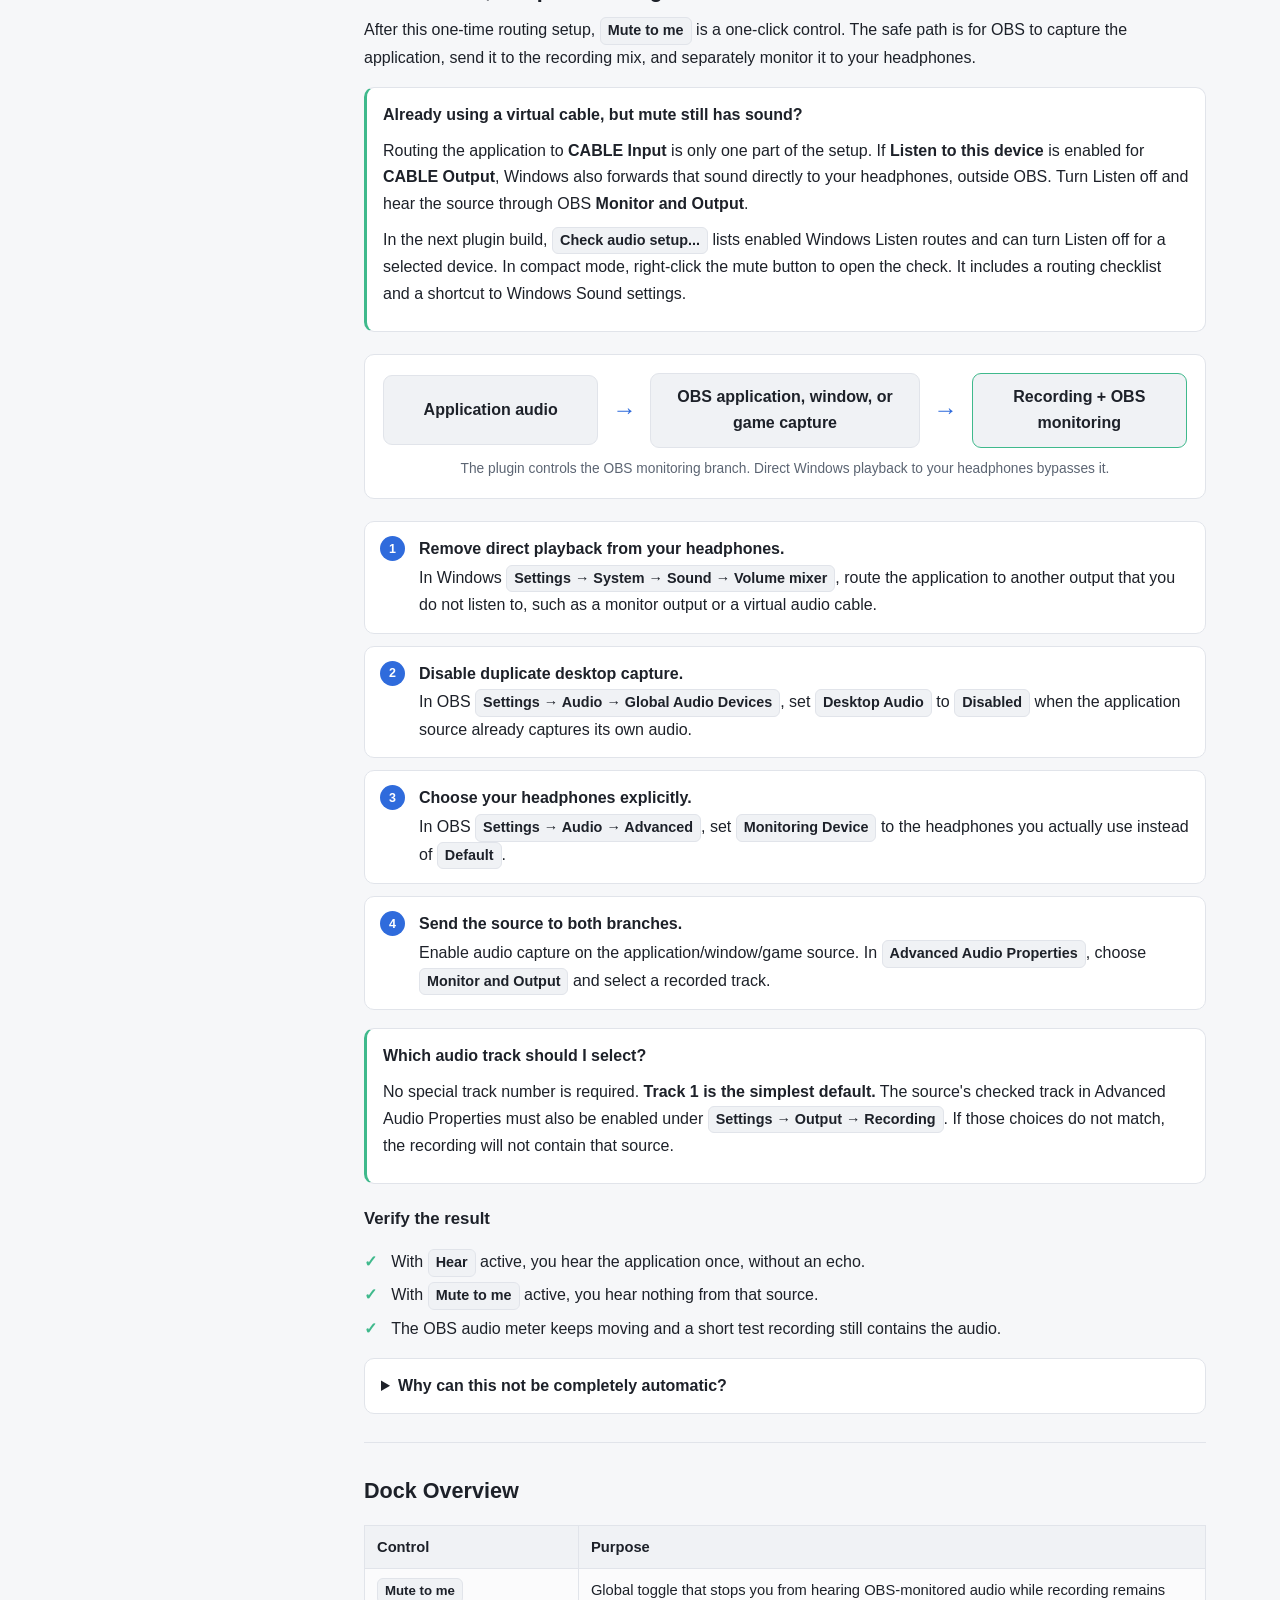
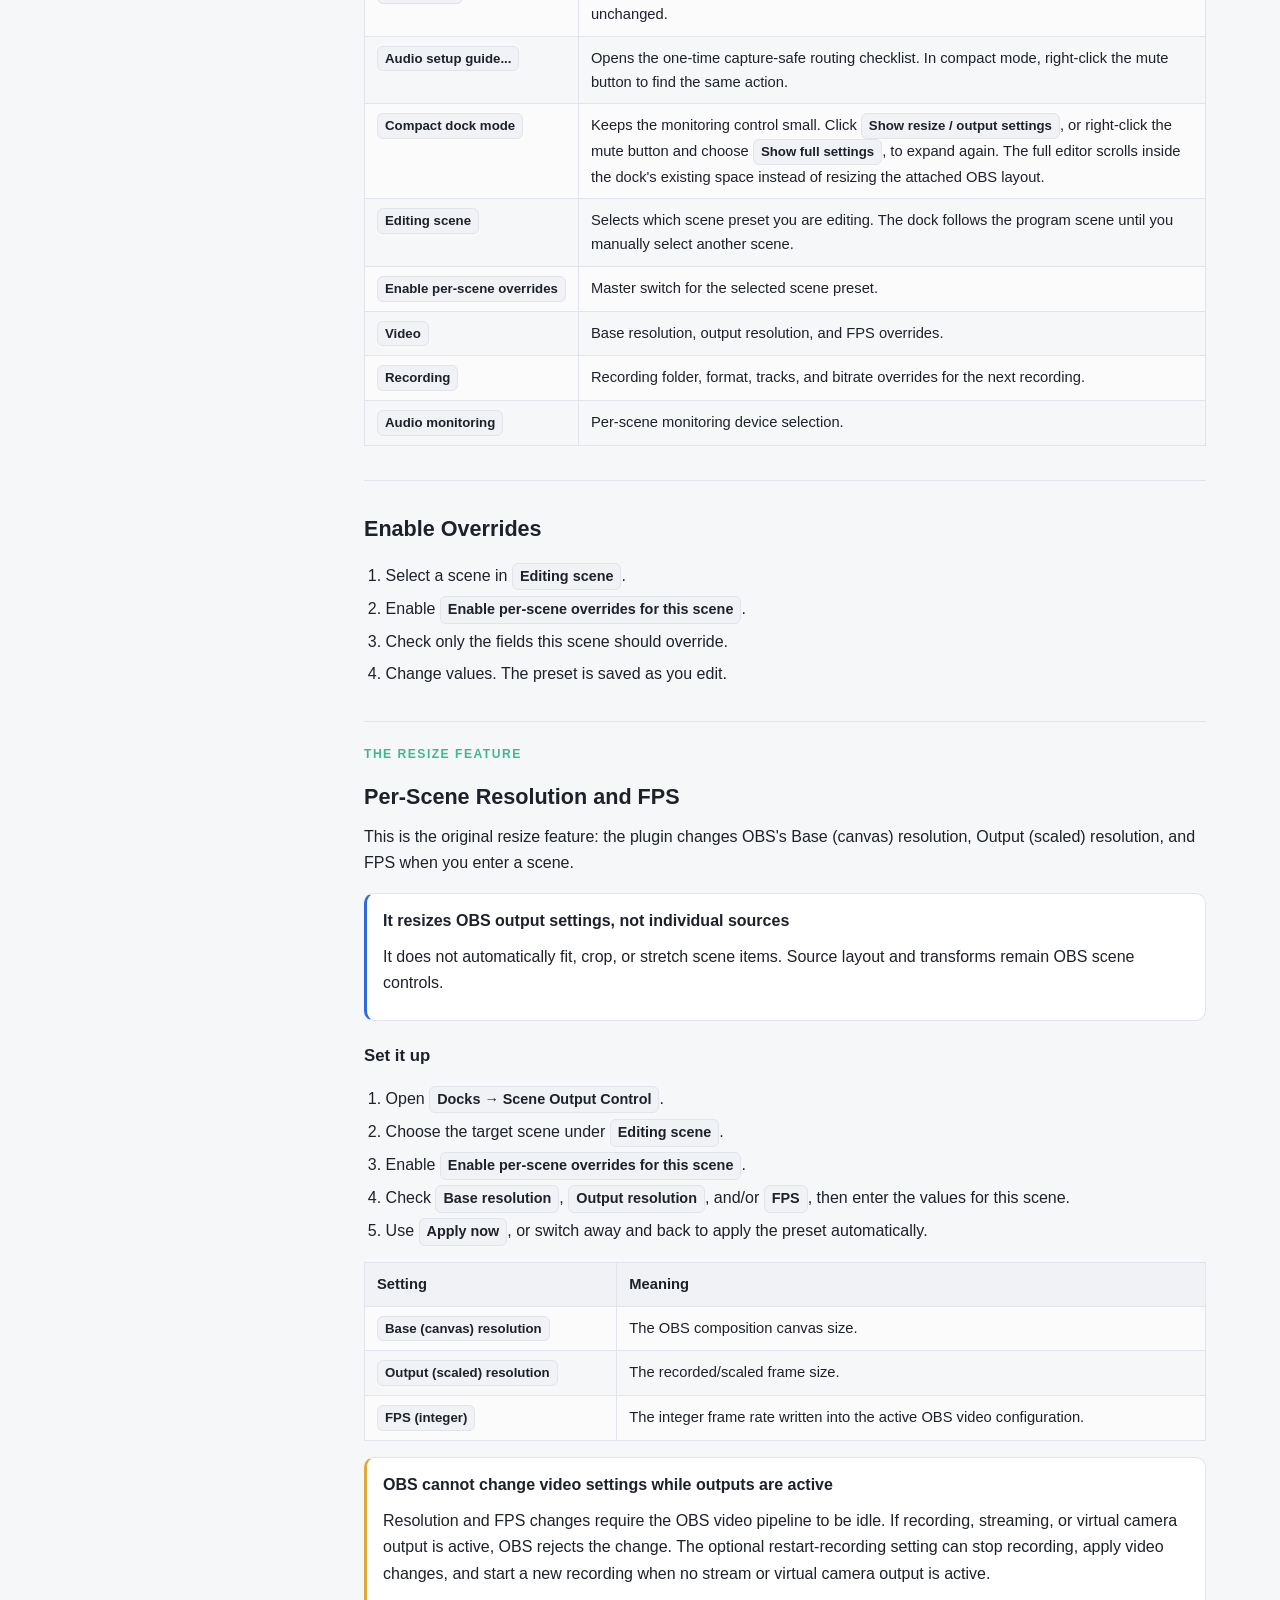
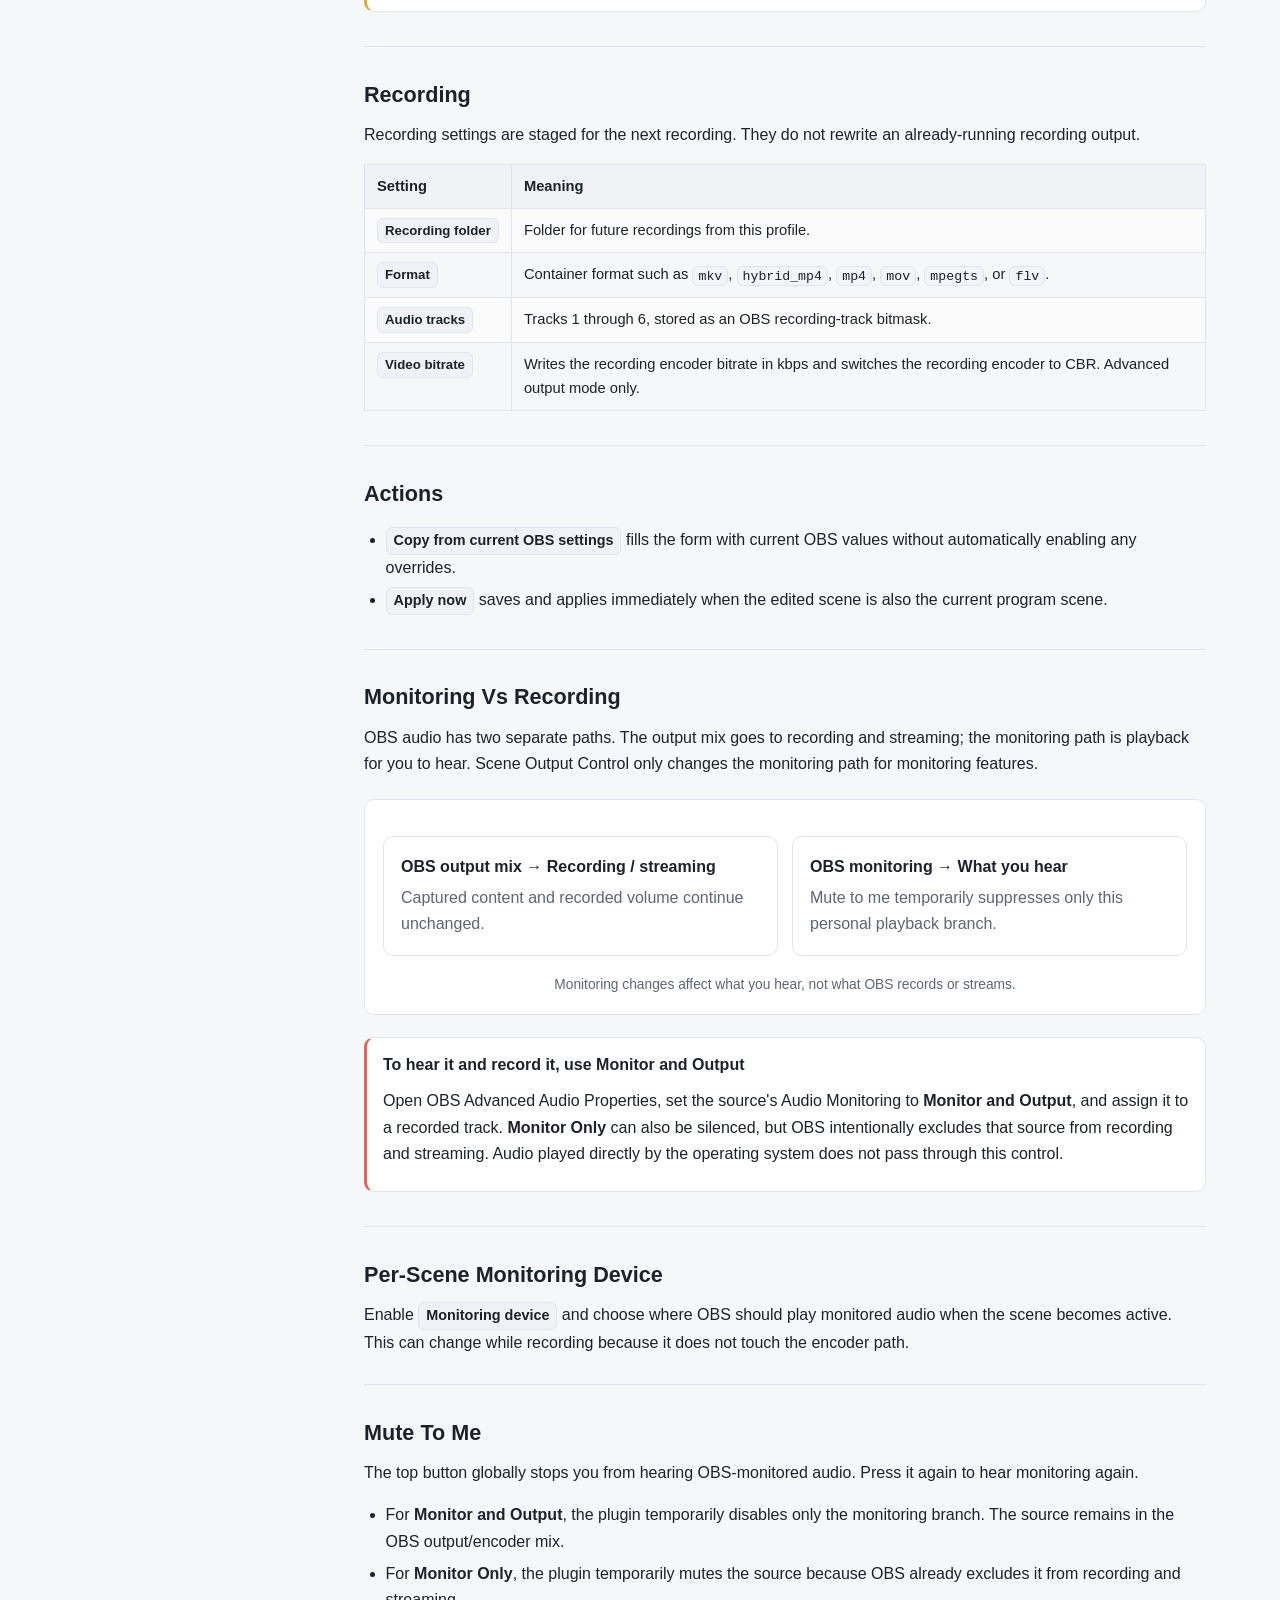
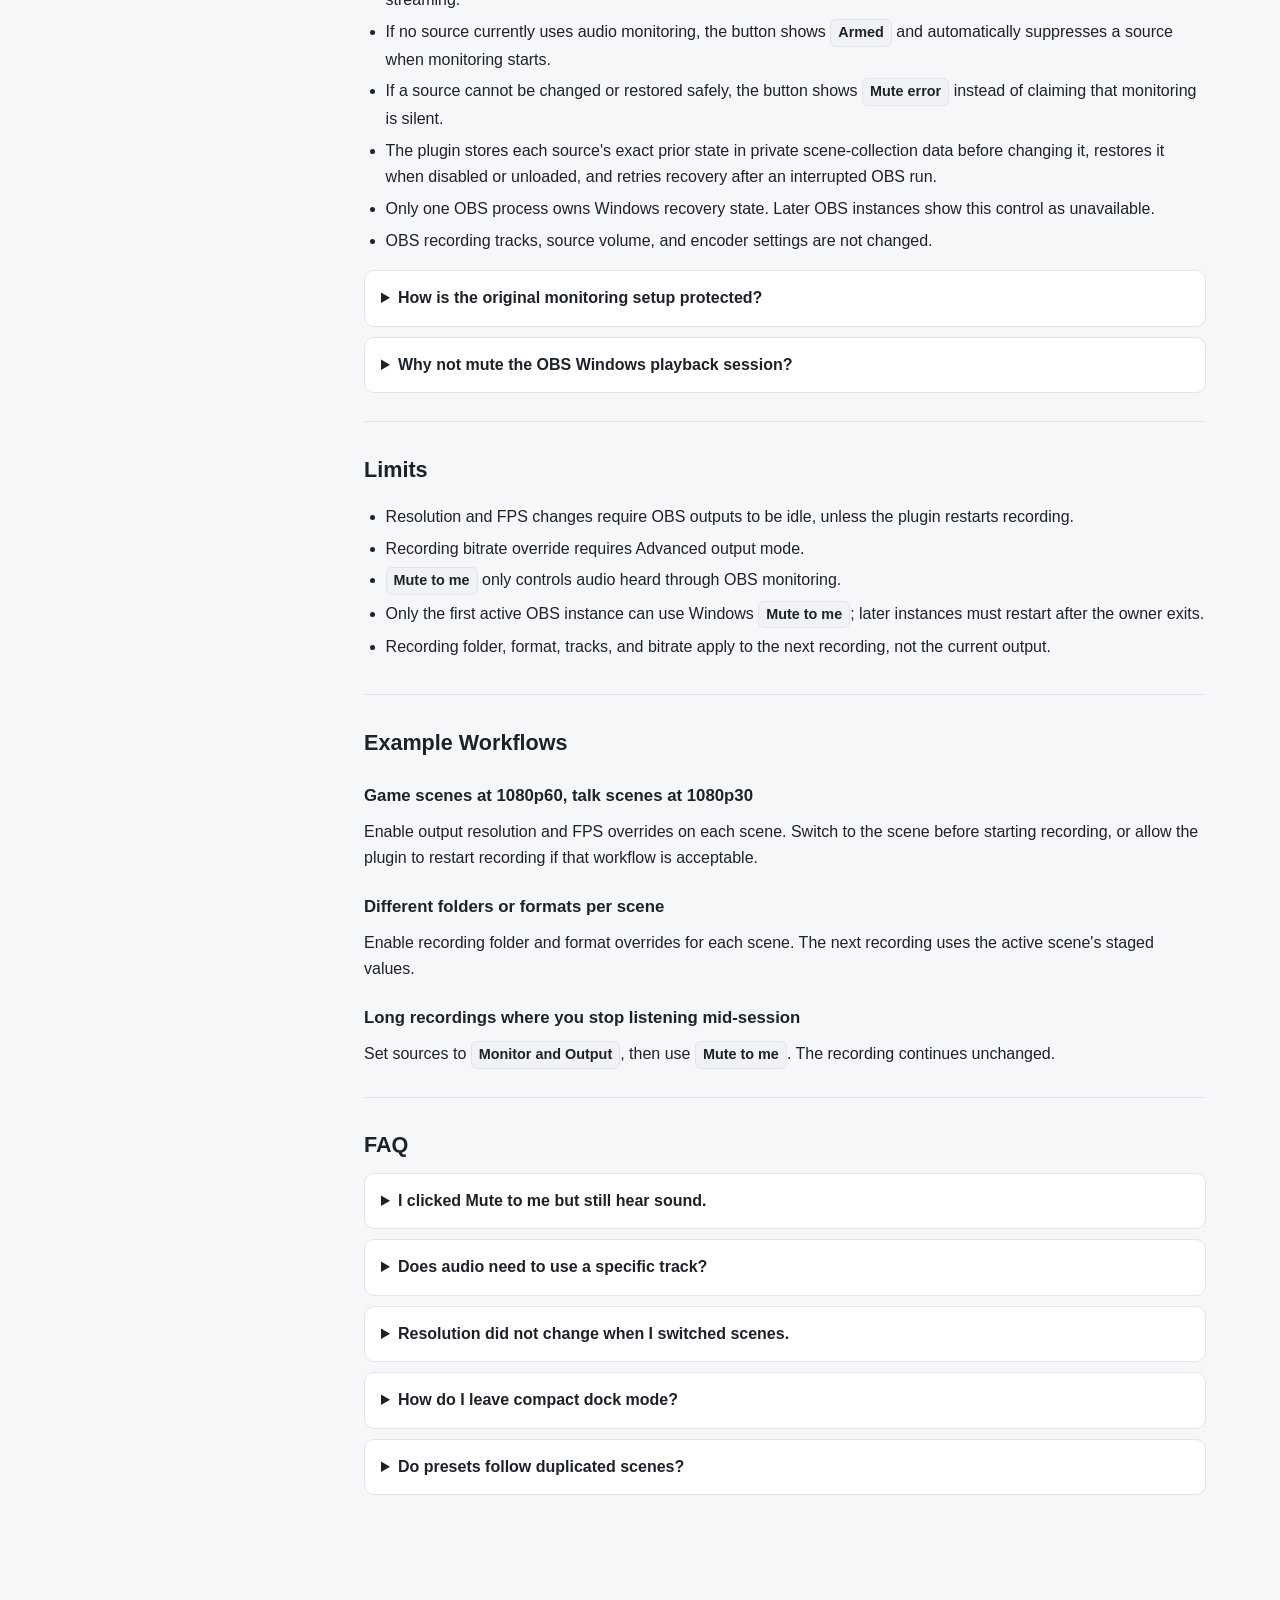
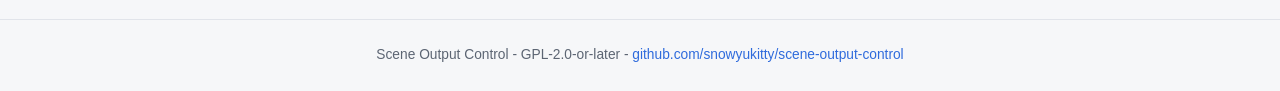
==== commit d83ec2b0: "Add audio setup checks and Windows Listen repair controls" ====
--- a/docs/index.html
+++ b/docs/index.html
@@ -401,6 +401,12 @@
       <h3>Mute for Me, Keep Recording</h3>
       <p>After this one-time routing setup, <span class="uichip">Mute to me</span> is a one-click control. The safe path is for OBS to capture the application, send it to the recording mix, and separately monitor it to your headphones.</p>
 
+      <div class="callout tip">
+        <span class="ttl">Already using a virtual cable, but mute still has sound?</span>
+        <p>Routing the application to <strong>CABLE Input</strong> is only one part of the setup. If <strong>Listen to this device</strong> is enabled for <strong>CABLE Output</strong>, Windows also forwards that sound directly to your headphones, outside OBS. Turn Listen off and hear the source through OBS <strong>Monitor and Output</strong>.</p>
+        <p>In the next plugin build, <span class="uichip">Check audio setup...</span> lists enabled Windows Listen routes and can turn Listen off for a selected device. In compact mode, right-click the mute button to open the check. It includes a routing checklist and a shortcut to Windows Sound settings.</p>
+      </div>
+
       <figure>
         <div class="route-map" role="img" aria-label="Capture-safe audio route from the application through OBS to recording and headphones">
           <div class="route-node">Application audio</div>
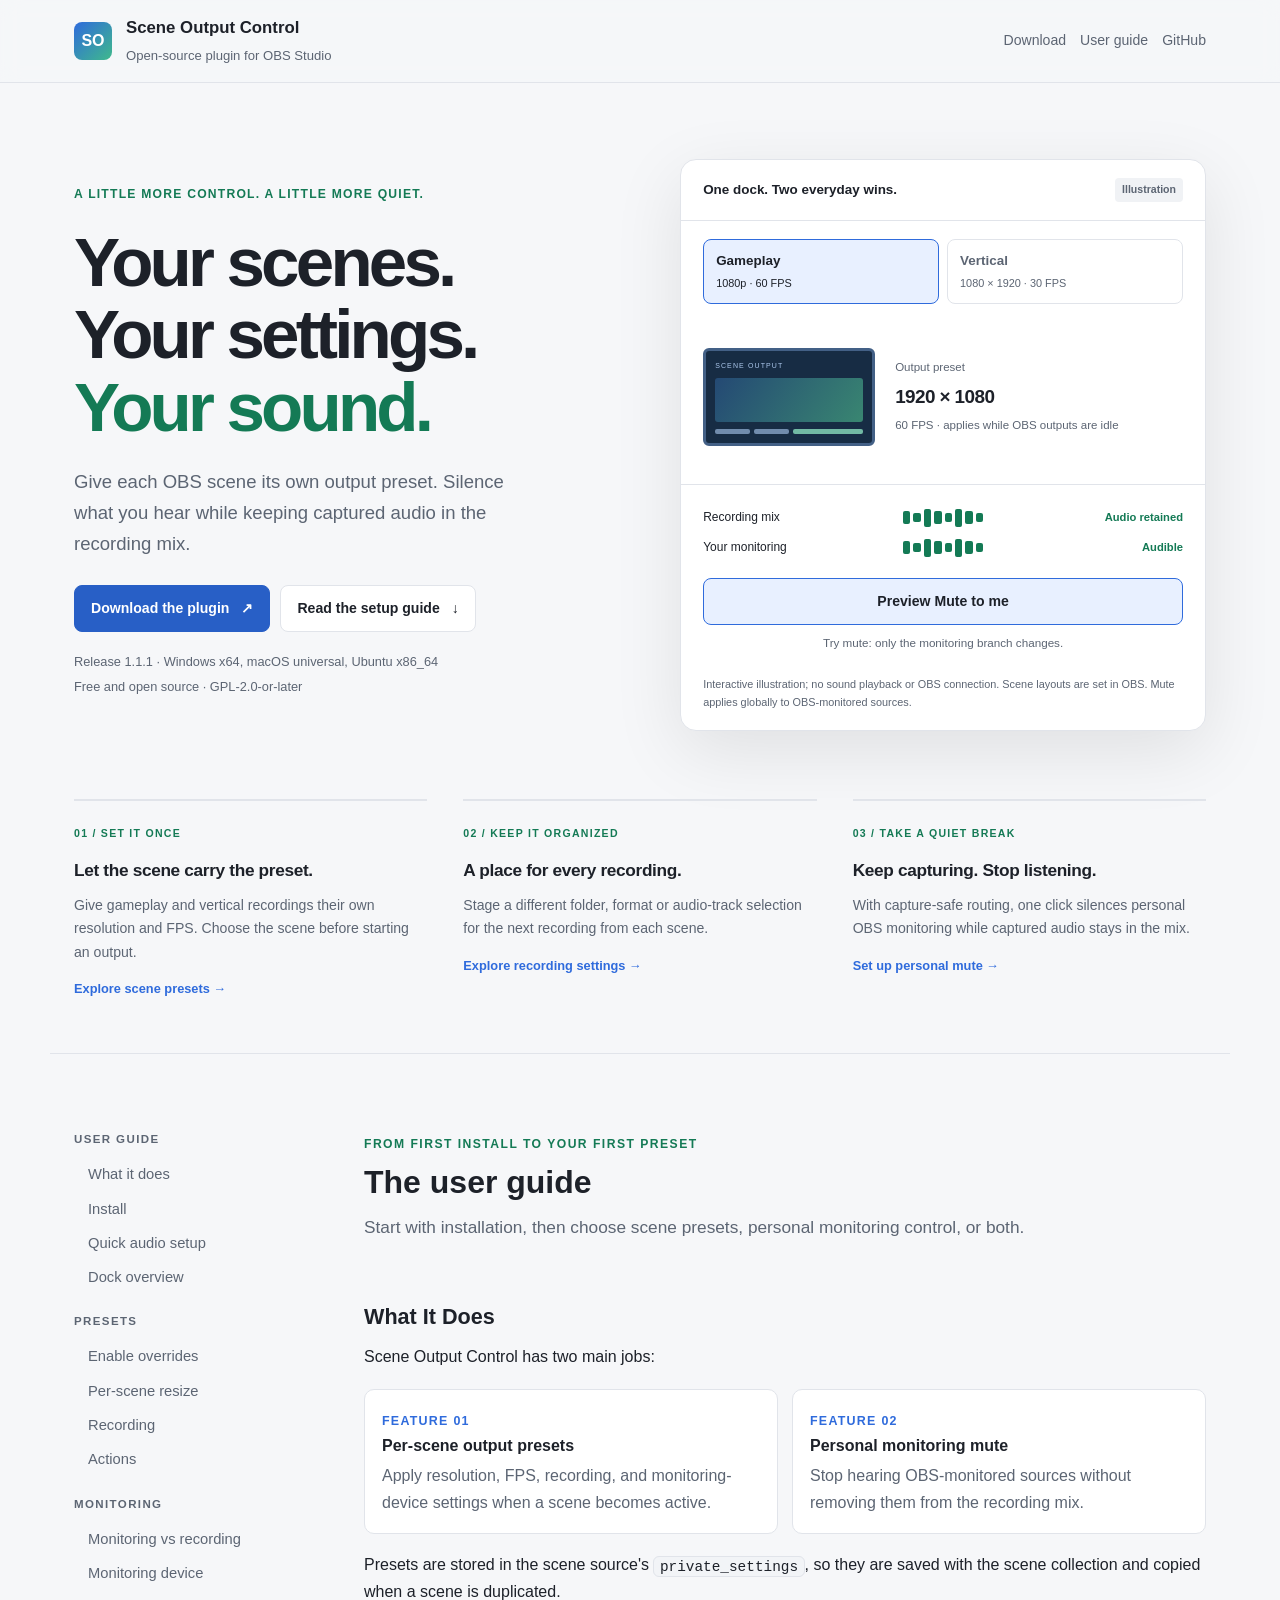
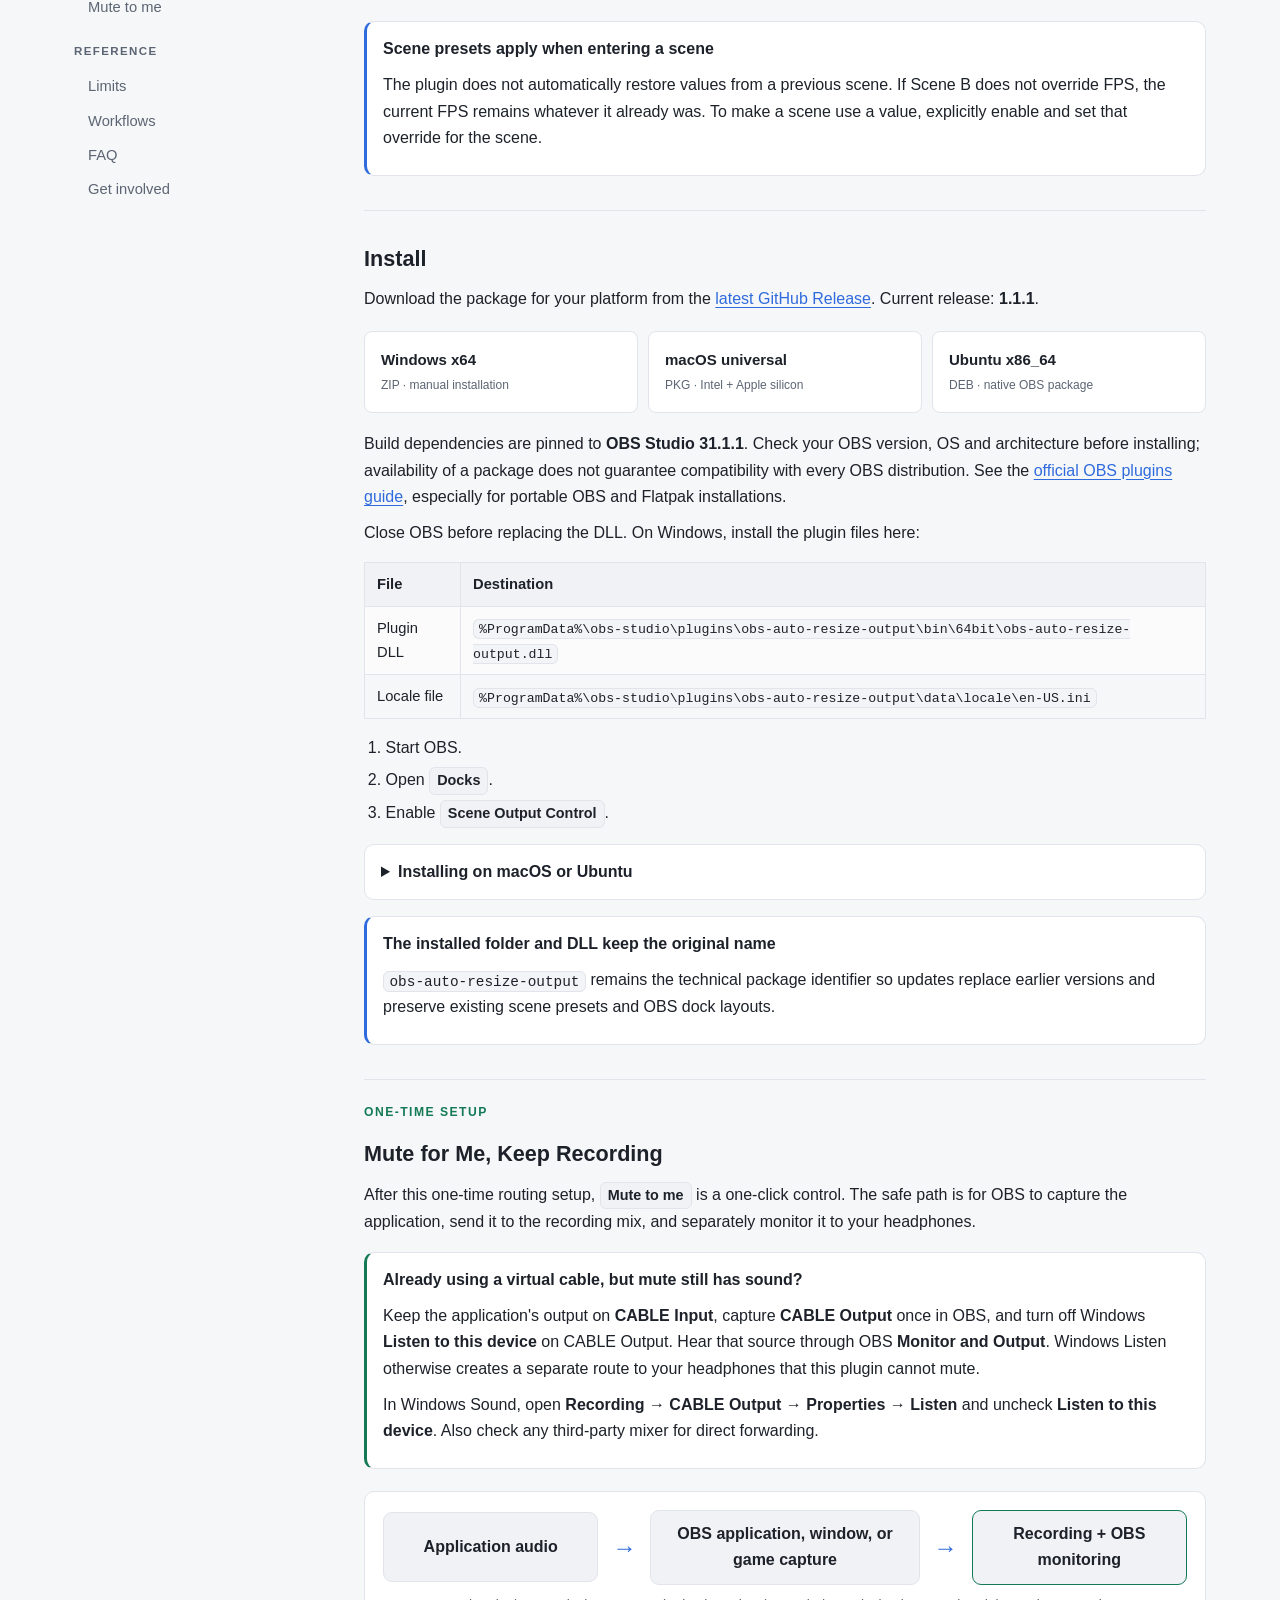
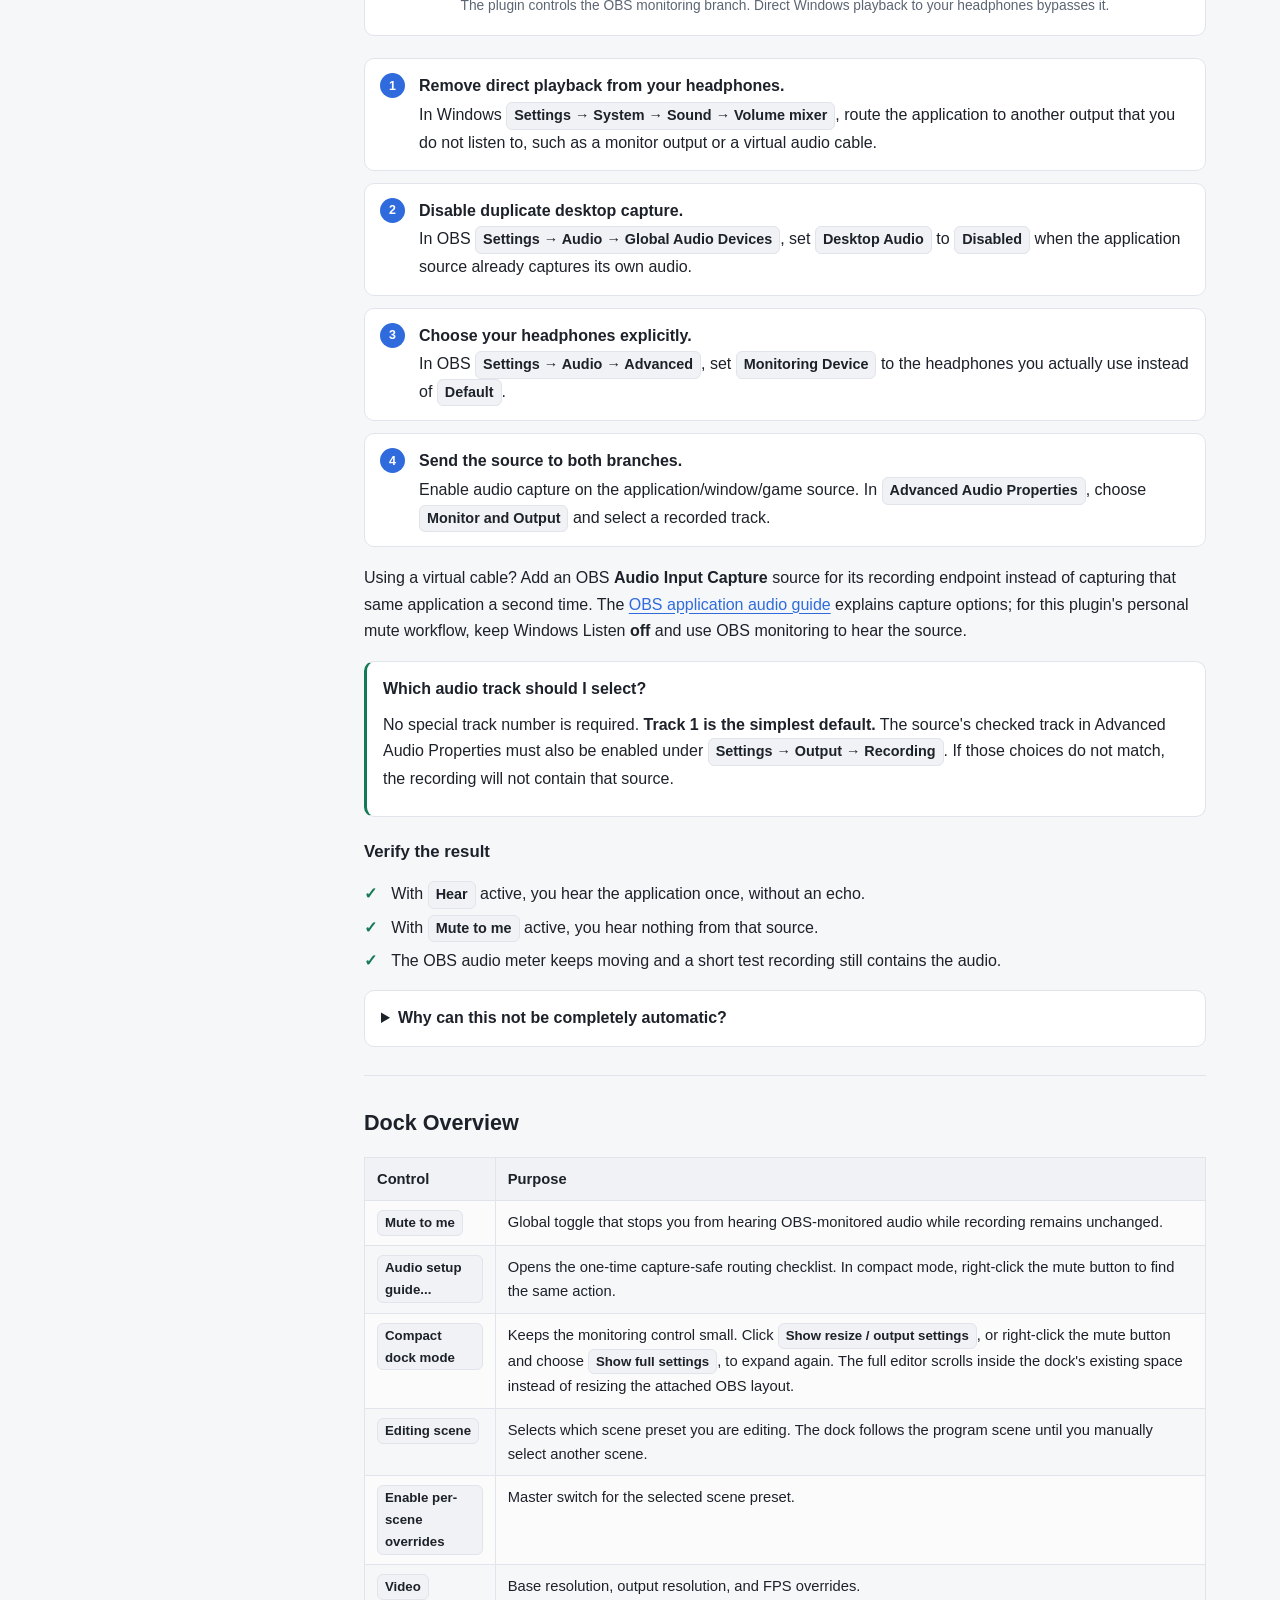
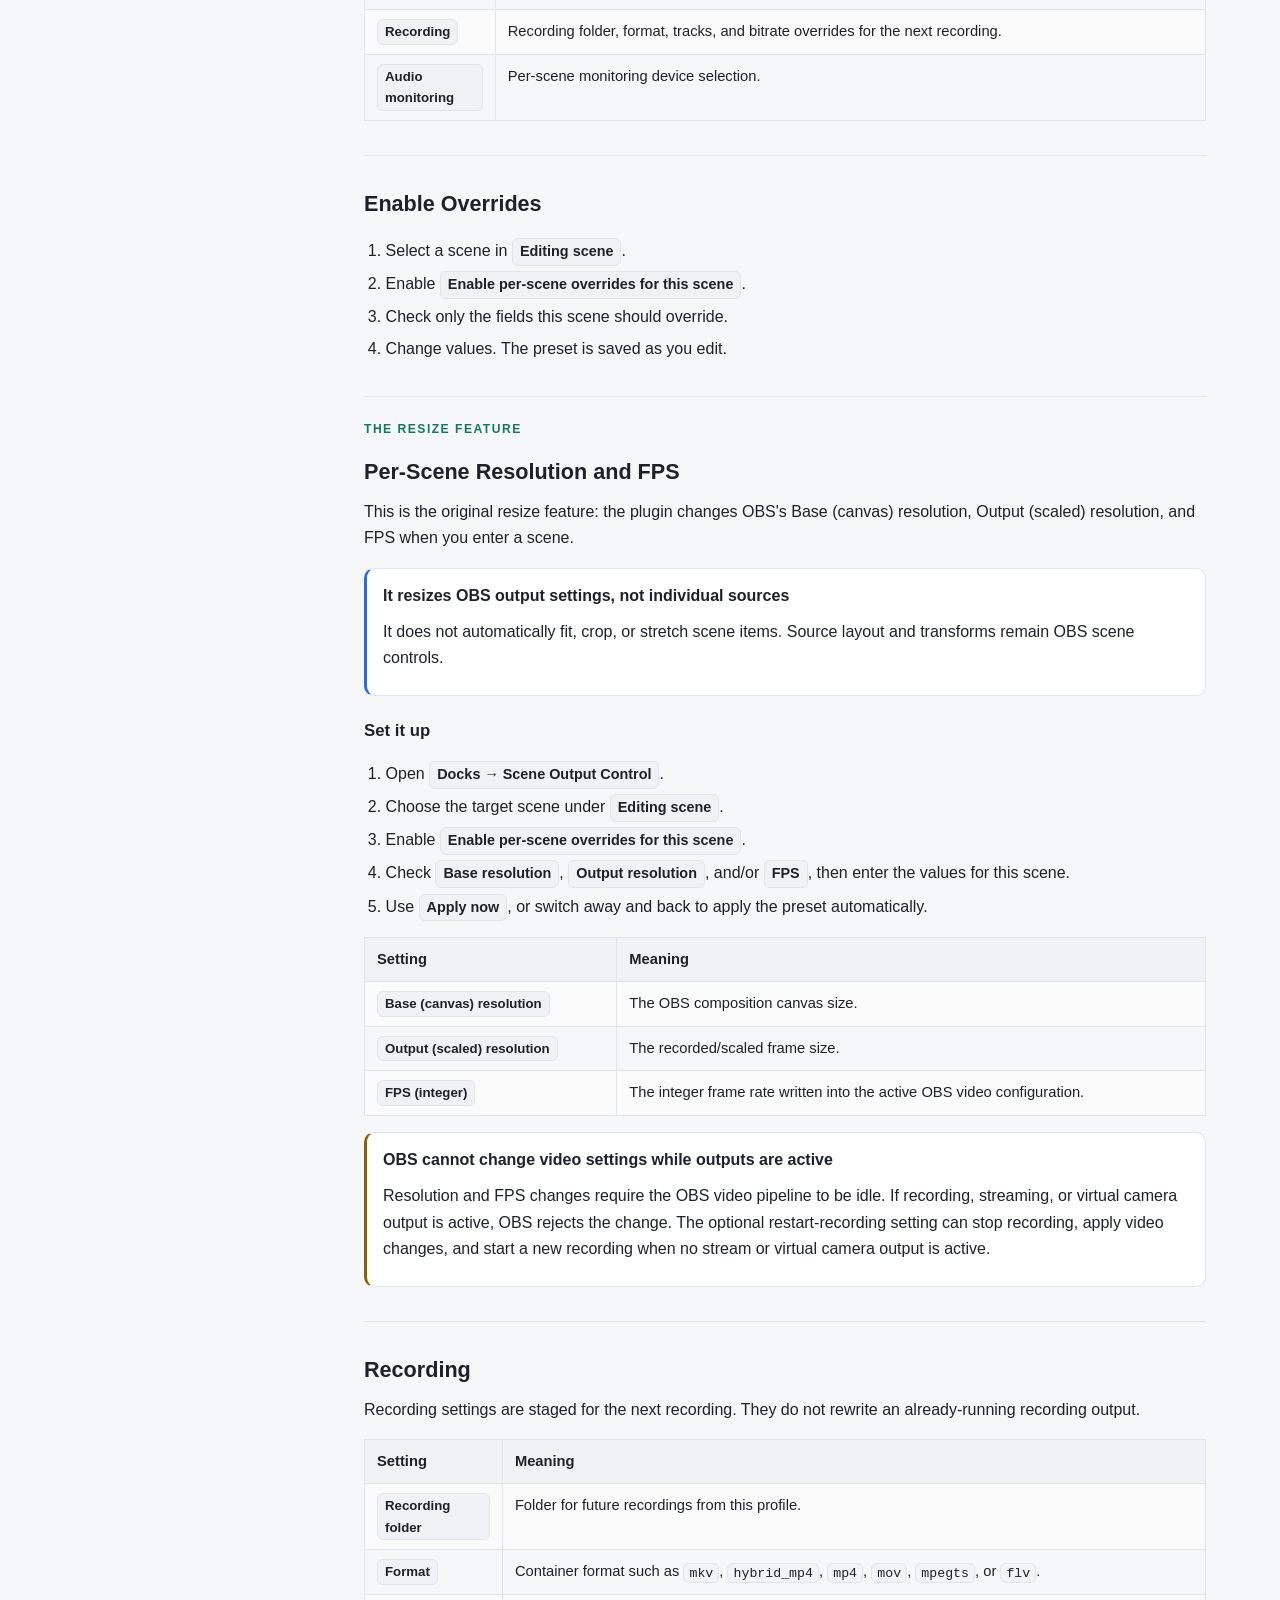
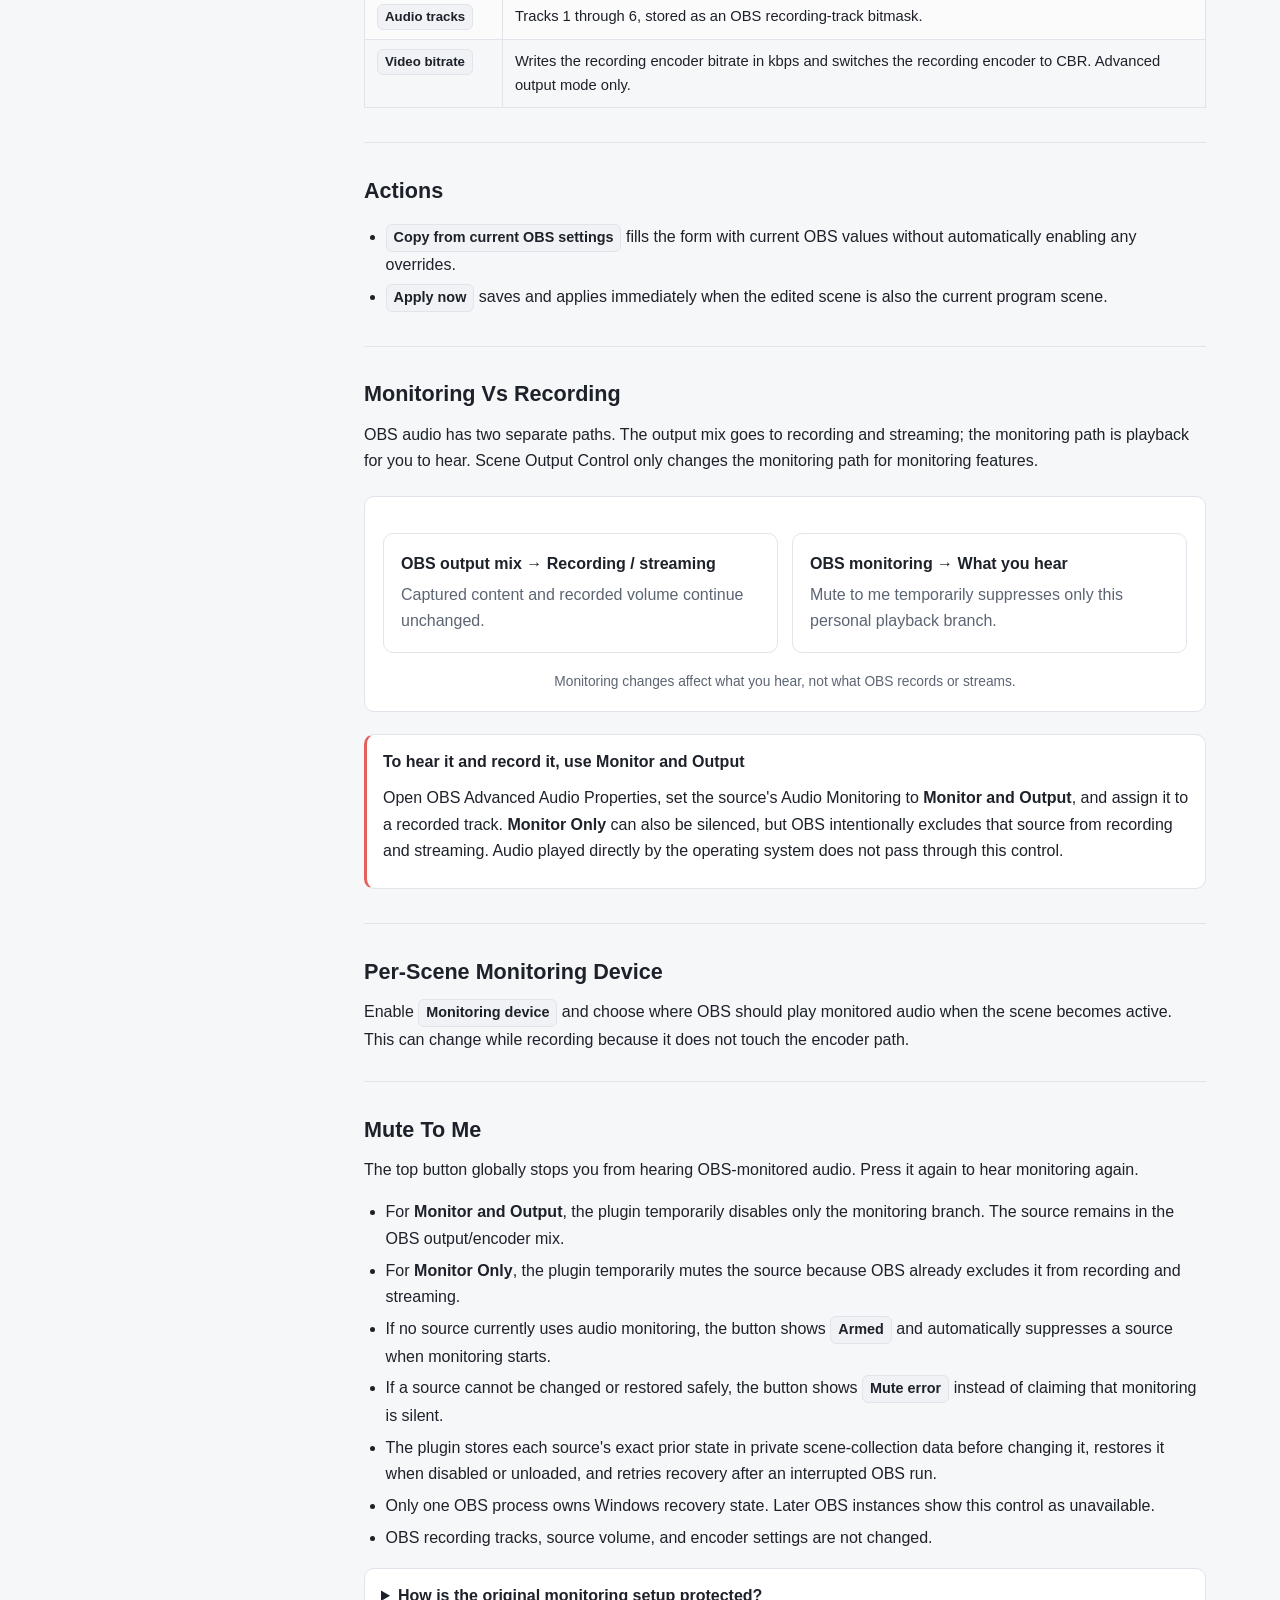
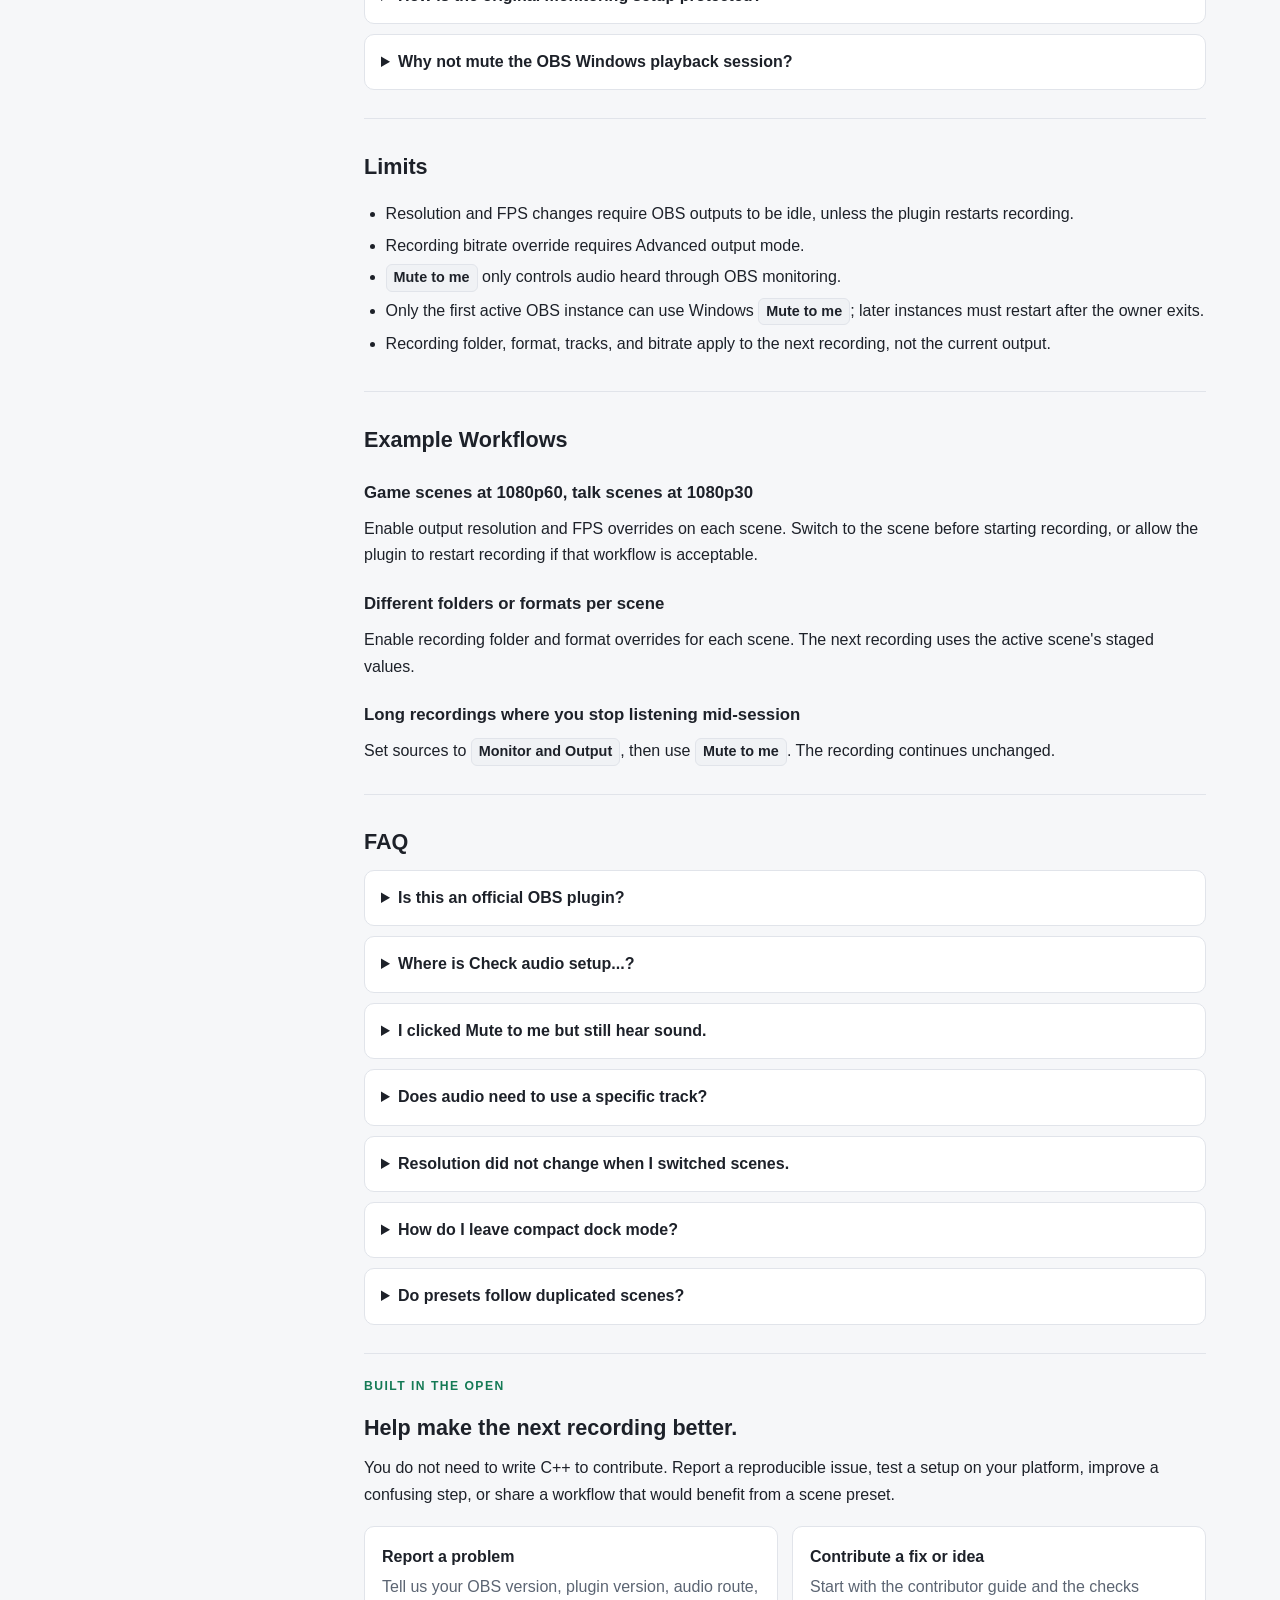
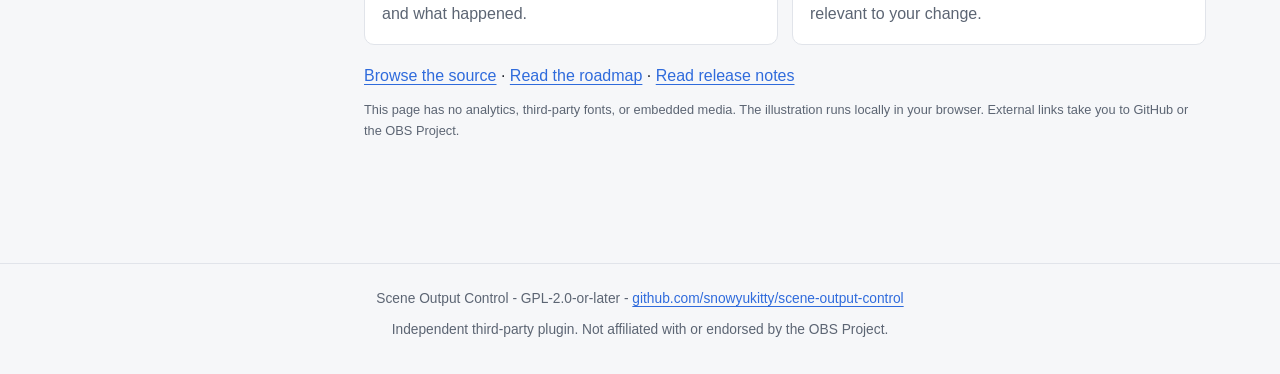
==== commit 1b083716: "Build public plugin landing page and contributor onboarding" ====
--- a/docs/index.html
+++ b/docs/index.html
@@ -3,8 +3,19 @@
 <head>
 <meta charset="utf-8" />
 <meta name="viewport" content="width=device-width, initial-scale=1" />
-<title>Scene Output Control - Setup and User Guide</title>
-<meta name="description" content="Set up capture-safe personal mute and per-scene resolution, FPS, recording, and monitoring presets with Scene Output Control, a third-party plugin for OBS Studio." />
+<title>Scene Output Control — Your scenes, your settings, your sound</title>
+<meta name="description" content="An open-source OBS Studio plugin for per-scene resolution, FPS and recording presets, plus personal monitoring mute. Explore the demo, download and get set up." />
+<link rel="canonical" href="https://snowyukitty.github.io/scene-output-control/" />
+<meta property="og:type" content="website" />
+<meta property="og:title" content="Scene Output Control — Your scenes, your settings, your sound" />
+<meta property="og:description" content="Scene-aware output presets. A quieter monitoring experience. One open-source OBS Studio dock." />
+<meta property="og:url" content="https://snowyukitty.github.io/scene-output-control/" />
+<meta property="og:image" content="https://snowyukitty.github.io/scene-output-control/social-card.png" />
+<meta property="og:image:width" content="1200" />
+<meta property="og:image:height" content="630" />
+<meta property="og:image:alt" content="Scene Output Control: per-scene output presets and personal monitoring mute for OBS Studio." />
+<meta name="twitter:card" content="summary_large_image" />
+<link rel="stylesheet" href="landing.css" />
 <style>
   :root {
     --bg: #0f1115;
@@ -33,6 +44,8 @@
       --accent: #2f6bdc;
       --accent-soft: #e8f0ff;
       --code-bg: #f2f4f7;
+      --green: #147a55;
+      --amber: #8b600a;
     }
   }
   * { box-sizing: border-box; }
@@ -273,7 +286,7 @@
     padding: 1px 7px;
     font-weight: 600;
     font-size: .9em;
-    white-space: nowrap;
+    overflow-wrap: anywhere;
   }
   figure {
     margin: 22px 0;
@@ -307,21 +320,62 @@
 </style>
 </head>
 <body>
+<a class="skip-link" href="#guide">Skip to user guide</a>
 <header class="topbar">
   <div class="topbar-inner">
-    <div class="logo">SO</div>
+    <div class="logo" aria-hidden="true">SO</div>
     <div>
       <h1>Scene Output Control</h1>
-      <span class="ver">Third-party OBS Studio plugin guide</span>
+      <span class="ver">Open-source plugin for OBS Studio</span>
     </div>
     <div class="spacer"></div>
+    <a class="ghlink" href="#install">Download</a>
+    <a class="ghlink guide-link" href="#guide">User guide</a>
     <a class="ghlink" href="https://github.com/snowyukitty/scene-output-control" target="_blank" rel="noopener">GitHub</a>
   </div>
 </header>
 
+<section class="landing" aria-labelledby="landing-title">
+  <div class="landing-copy">
+    <p class="eyebrow">A little more control. A little more quiet.</p>
+    <h2 id="landing-title">Your scenes.<br>Your settings.<br><span>Your sound.</span></h2>
+    <p class="landing-lead">Give each OBS scene its own output preset. Silence what you hear while keeping captured audio in the recording mix.</p>
+    <div class="landing-actions">
+      <a class="button primary" href="https://github.com/snowyukitty/scene-output-control/releases/latest">Download the plugin <span aria-hidden="true">↗</span></a>
+      <a class="button secondary" href="#guide">Read the setup guide <span aria-hidden="true">↓</span></a>
+    </div>
+    <p class="release-line">Release 1.1.1 · Windows x64, macOS universal, Ubuntu x86_64<br>Free and open source · GPL-2.0-or-later</p>
+  </div>
+  <div class="demo" aria-labelledby="demo-title">
+    <div class="demo-header"><span id="demo-title">One dock. Two everyday wins.</span><span class="demo-tag">Illustration</span></div>
+    <div class="demo-scenes" role="group" aria-label="Preview a scene preset">
+      <button type="button" data-scene="gameplay" aria-pressed="true" disabled>Gameplay<span>1080p · 60 FPS</span></button>
+      <button type="button" data-scene="vertical" aria-pressed="false" disabled>Vertical<span>1080 × 1920 · 30 FPS</span></button>
+    </div>
+    <div class="demo-output">
+      <div class="preview-frame" id="preview-frame" aria-hidden="true"><div class="preview-content"><span class="preview-label">SCENE OUTPUT</span><div class="preview-shape"></div><div class="preview-lines"><i></i><i></i><i></i></div></div></div>
+      <div class="preset-summary" aria-live="polite" aria-atomic="true"><span>Output preset</span><strong id="demo-resolution">1920 × 1080</strong><span id="demo-fps">60 FPS · applies while OBS outputs are idle</span></div>
+    </div>
+    <div class="demo-audio">
+      <div class="audio-branch"><span>Recording mix</span><span class="meter" aria-hidden="true"><i></i><i></i><i></i><i></i><i></i><i></i><i></i><i></i></span><strong>Audio retained</strong></div>
+      <div class="audio-branch" id="monitor-branch"><span>Your monitoring</span><span class="meter" aria-hidden="true"><i></i><i></i><i></i><i></i><i></i><i></i><i></i><i></i></span><strong id="demo-monitoring">Audible</strong></div>
+      <button type="button" class="button mute-preview" id="demo-mute" aria-pressed="false" disabled>Preview Mute to me</button>
+      <p id="demo-status" class="demo-status" role="status">Try mute: only the monitoring branch changes.</p>
+    </div>
+    <p class="demo-caption">Interactive illustration; no sound playback or OBS connection. Scene layouts are set in OBS. Mute applies globally to OBS-monitored sources.</p>
+    <noscript><p class="demo-caption">Enable JavaScript to try the illustration. Downloads and the full guide work without it.</p></noscript>
+  </div>
+</section>
+
+<section class="benefits" aria-label="Ways to use Scene Output Control">
+  <div><span class="eyebrow">01 / Set it once</span><h3>Let the scene carry the preset.</h3><p>Give gameplay and vertical recordings their own resolution and FPS. Choose the scene before starting an output.</p><a href="#video">Explore scene presets →</a></div>
+  <div><span class="eyebrow">02 / Keep it organized</span><h3>A place for every recording.</h3><p>Stage a different folder, format or audio-track selection for the next recording from each scene.</p><a href="#recording">Explore recording settings →</a></div>
+  <div><span class="eyebrow">03 / Take a quiet break</span><h3>Keep capturing. Stop listening.</h3><p>With capture-safe routing, one click silences personal OBS monitoring while captured audio stays in the mix.</p><a href="#quick-audio">Set up personal mute →</a></div>
+</section>
+
 <div class="layout">
   <nav class="toc" aria-label="Table of contents">
-    <h2>Start</h2>
+    <h2>User guide</h2>
     <a href="#intro">What it does</a>
     <a href="#install">Install</a>
     <a href="#quick-audio">Quick audio setup</a>
@@ -339,19 +393,15 @@
     <a href="#limits">Limits</a>
     <a href="#workflows">Workflows</a>
     <a href="#faq">FAQ</a>
+    <a href="#contribute">Get involved</a>
   </nav>
 
-  <main>
-    <div class="hero">
-      <span class="eyebrow">Two controls, one OBS dock</span>
-      <h2>Scene-aware output presets and personal audio control</h2>
-      <p class="lead">Automatically apply each scene's output settings, or stop hearing monitored audio while OBS keeps recording it.</p>
-      <div class="pills">
-        <span class="pill">Resolution and FPS</span>
-        <span class="pill">Recording presets</span>
-        <span class="pill">Monitoring device</span>
-        <span class="pill">Mute to me</span>
-      </div>
+  <main id="guide">
+    <div class="hero guide-intro">
+      <span class="eyebrow">From first install to your first preset</span>
+      <h2>The user guide</h2>
+      <p class="lead">Start with installation, then choose scene presets, personal monitoring control, or both.</p>
+      <details class="mobile-guide"><summary>Jump to a topic</summary><div class="mobile-guide-links"><a href="#install">Install</a><a href="#quick-audio">Audio setup</a><a href="#video">Scene presets</a><a href="#recording">Recording</a><a href="#faq">FAQ</a><a href="#contribute">Get involved</a></div></details>
     </div>
 
     <section id="intro">
@@ -378,7 +428,13 @@
 
     <section id="install">
       <h3>Install</h3>
-      <p>Download the current package for your platform from the <a href="https://github.com/snowyukitty/scene-output-control/releases/latest">latest GitHub Release</a>.</p>
+      <p>Download the package for your platform from the <a href="https://github.com/snowyukitty/scene-output-control/releases/latest">latest GitHub Release</a>. Current release: <strong>1.1.1</strong>.</p>
+      <div class="download-grid">
+        <a class="download-card" href="https://github.com/snowyukitty/scene-output-control/releases/download/1.1.1/obs-auto-resize-output-1.1.1-windows-x64.zip"><strong>Windows x64</strong><span>ZIP · manual installation</span></a>
+        <a class="download-card" href="https://github.com/snowyukitty/scene-output-control/releases/download/1.1.1/obs-auto-resize-output-1.1.1-macos-universal.pkg"><strong>macOS universal</strong><span>PKG · Intel + Apple silicon</span></a>
+        <a class="download-card" href="https://github.com/snowyukitty/scene-output-control/releases/download/1.1.1/obs-auto-resize-output-1.1.1-x86_64-linux-gnu.deb"><strong>Ubuntu x86_64</strong><span>DEB · native OBS package</span></a>
+      </div>
+      <p>Build dependencies are pinned to <strong>OBS Studio 31.1.1</strong>. Check your OBS version, OS and architecture before installing; availability of a package does not guarantee compatibility with every OBS distribution. See the <a href="https://obsproject.com/kb/plugins-guide">official OBS plugins guide</a>, especially for portable OBS and Flatpak installations.</p>
       <p>Close OBS before replacing the DLL. On Windows, install the plugin files here:</p>
       <table>
         <tr><th>File</th><th>Destination</th></tr>
@@ -390,6 +446,7 @@
         <li>Open <span class="uichip">Docks</span>.</li>
         <li>Enable <span class="uichip">Scene Output Control</span>.</li>
       </ol>
+      <details><summary>Installing on macOS or Ubuntu</summary><p>On macOS, close OBS and run the <code>.pkg</code> installer. On Ubuntu, install the downloaded <code>.deb</code> with your package manager so its dependencies are resolved. The DEB is for native OBS installations; it is not a Flatpak plugin package. Restart OBS and enable <strong>Docks → Scene Output Control</strong>.</p></details>
       <div class="callout note">
         <span class="ttl">The installed folder and DLL keep the original name</span>
         <p><code>obs-auto-resize-output</code> remains the technical package identifier so updates replace earlier versions and preserve existing scene presets and OBS dock layouts.</p>
@@ -403,8 +460,8 @@
 
       <div class="callout tip">
         <span class="ttl">Already using a virtual cable, but mute still has sound?</span>
-        <p>Routing the application to <strong>CABLE Input</strong> is only one part of the setup. If <strong>Listen to this device</strong> is enabled for <strong>CABLE Output</strong>, Windows also forwards that sound directly to your headphones, outside OBS. Turn Listen off and hear the source through OBS <strong>Monitor and Output</strong>.</p>
-        <p>In the next plugin build, <span class="uichip">Check audio setup...</span> lists enabled Windows Listen routes and can turn Listen off for a selected device. In compact mode, right-click the mute button to open the check. It includes a routing checklist and a shortcut to Windows Sound settings.</p>
+        <p>Keep the application's output on <strong>CABLE Input</strong>, capture <strong>CABLE Output</strong> once in OBS, and turn off Windows <strong>Listen to this device</strong> on CABLE Output. Hear that source through OBS <strong>Monitor and Output</strong>. Windows Listen otherwise creates a separate route to your headphones that this plugin cannot mute.</p>
+        <p>In Windows Sound, open <strong>Recording → CABLE Output → Properties → Listen</strong> and uncheck <strong>Listen to this device</strong>. Also check any third-party mixer for direct forwarding.</p>
       </div>
 
       <figure>
@@ -437,6 +494,8 @@
         </li>
       </ol>
 
+      <p>Using a virtual cable? Add an OBS <strong>Audio Input Capture</strong> source for its recording endpoint instead of capturing that same application a second time. The <a href="https://obsproject.com/kb/application-audio-capture-guide">OBS application audio guide</a> explains capture options; for this plugin's personal mute workflow, keep Windows Listen <strong>off</strong> and use OBS monitoring to hear the source.</p>
+
       <div class="callout tip">
         <span class="ttl">Which audio track should I select?</span>
         <p>No special track number is required. <strong>Track 1 is the simplest default.</strong> The source's checked track in Advanced Audio Properties must also be enabled under <span class="uichip">Settings → Output → Recording</span>. If those choices do not match, the recording will not contain that source.</p>
@@ -603,6 +662,14 @@
     <section id="faq">
       <h3>FAQ</h3>
       <details>
+        <summary>Is this an official OBS plugin?</summary>
+        <p>No. Scene Output Control is an independent, community-developed plugin, licensed under GPL-2.0-or-later. It is not affiliated with or endorsed by the OBS Project.</p>
+      </details>
+      <details>
+        <summary>Where is Check audio setup...?</summary>
+        <p>The Windows Listen route checker and selected-device repair are <strong>unreleased development features</strong> on the <a href="https://github.com/snowyukitty/scene-output-control/tree/feat/audio-setup-check">audio setup development branch</a>. Release 1.1.1 includes personal mute and the setup guide, but not that checker. You can follow the manual steps above today.</p>
+      </details>
+      <details>
         <summary>I clicked Mute to me but still hear sound.</summary>
         <p>If the sound becomes quieter but does not disappear, you are probably hearing two paths: OBS monitoring plus direct Windows playback. Follow <a href="#quick-audio">Quick Audio Setup</a> so the application does not play directly to your headphones, disable duplicate Desktop Audio capture, and use <strong>Monitor and Output</strong> for the source.</p>
       </details>
@@ -623,11 +690,25 @@
         <p>Yes. Presets live in source private settings, which OBS copies during scene duplication and serializes with the scene collection.</p>
       </details>
     </section>
+
+    <section id="contribute">
+      <span class="eyebrow">Built in the open</span>
+      <h3>Help make the next recording better.</h3>
+      <p>You do not need to write C++ to contribute. Report a reproducible issue, test a setup on your platform, improve a confusing step, or share a workflow that would benefit from a scene preset.</p>
+      <div class="feature-grid">
+        <a class="feature-card" href="https://github.com/snowyukitty/scene-output-control/issues/new?template=bug_report.yml"><strong>Report a problem</strong><p>Tell us your OBS version, plugin version, audio route, and what happened.</p></a>
+        <a class="feature-card" href="https://github.com/snowyukitty/scene-output-control/blob/main/CONTRIBUTING.md"><strong>Contribute a fix or idea</strong><p>Start with the contributor guide and the checks relevant to your change.</p></a>
+      </div>
+      <p><a href="https://github.com/snowyukitty/scene-output-control">Browse the source</a> · <a href="https://github.com/snowyukitty/scene-output-control/blob/main/ROADMAP.md">Read the roadmap</a> · <a href="https://github.com/snowyukitty/scene-output-control/releases">Read release notes</a></p>
+      <p class="privacy-note">This page has no analytics, third-party fonts, or embedded media. The illustration runs locally in your browser. External links take you to GitHub or the OBS Project.</p>
+    </section>
   </main>
 </div>
 
 <footer>
   Scene Output Control - GPL-2.0-or-later - <a href="https://github.com/snowyukitty/scene-output-control" target="_blank" rel="noopener">github.com/snowyukitty/scene-output-control</a>
+  <p>Independent third-party plugin. Not affiliated with or endorsed by the OBS Project.</p>
 </footer>
+<script src="landing.js" defer></script>
 </body>
 </html>
--- a/docs/landing.css
+++ b/docs/landing.css
@@ -0,0 +1,106 @@
+/* Landing page additions; the existing guide keeps its stable deep links. */
+:root { --landing-width: 1180px; }
+button, .button { font: inherit; }
+button { cursor: pointer; }
+button:disabled { cursor: default; }
+:focus-visible { outline: 3px solid var(--accent); outline-offset: 4px; }
+p a, li a, footer a { text-decoration: underline; text-underline-offset: 3px; }
+.skip-link { position: fixed; top: 10px; left: 16px; z-index: 100; padding: 10px 16px; background: var(--surface); border: 2px solid var(--accent); transform: translateY(-160%); }
+.skip-link:focus { transform: none; }
+.landing { max-width: var(--landing-width); margin: 0 auto; padding: 76px 24px 56px; display: grid; grid-template-columns: 1.05fr 1fr; gap: 54px; align-items: center; }
+.landing-copy .eyebrow { margin: 0 0 22px; letter-spacing: .1em; }
+.landing h2 { font-size: clamp(2.8rem, 5.4vw, 4.8rem); line-height: 1.05; letter-spacing: -.055em; font-weight: 750; margin: 0 0 24px; }
+.landing h2 > span { color: var(--green); }
+.landing-lead { max-width: 470px; color: var(--muted); font-size: 1.16rem; line-height: 1.65; }
+.landing-actions { display: flex; gap: 10px; flex-wrap: wrap; margin: 26px 0 18px; }
+.button { display: inline-flex; align-items: center; justify-content: center; gap: 12px; border-radius: 8px; padding: 11px 16px; font-size: .88rem; font-weight: 700; border: 1px solid var(--border); min-height: 44px; text-decoration: none; }
+.button:hover { text-decoration: none; filter: brightness(1.08); }
+.button.primary { background: #285fc6; color: #fff; border-color: #285fc6; }
+.button.secondary { background: var(--surface); color: var(--text); }
+.release-line { font-size: .8rem; color: var(--muted); line-height: 1.9; }
+.demo { background: var(--surface); border: 1px solid var(--border); border-radius: 16px; box-shadow: 0 20px 70px #00000018; overflow: hidden; }
+.demo-header { display: flex; align-items: center; justify-content: space-between; gap: 12px; padding: 18px 22px; border-bottom: 1px solid var(--border); font-size: .84rem; font-weight: 700; }
+.demo-tag { padding: 3px 7px; font-size: .66rem; font-weight: 600; color: var(--muted); background: var(--surface-2); border-radius: 4px; }
+.demo-scenes { display: grid; grid-template-columns: 1fr 1fr; gap: 8px; padding: 18px 22px 0; }
+.demo-scenes button { color: var(--muted); border: 1px solid var(--border); background: var(--surface); border-radius: 8px; padding: 10px 12px; text-align: left; font-size: .84rem; font-weight: 700; min-height: 64px; }
+.demo-scenes button span { display: block; font-size: .68rem; margin-top: 3px; font-weight: 400; }
+.demo-scenes button[aria-pressed="true"] { background: var(--accent-soft); color: var(--text); border-color: var(--accent); }
+.demo-scenes button:hover { border-color: var(--accent); }
+.demo-output { padding: 24px 22px 18px; display: flex; align-items: center; gap: 20px; min-height: 180px; }
+.preview-frame { width: 172px; height: 98px; flex-shrink: 0; background: #172c44; border: 3px solid #436086; border-radius: 6px; padding: 9px; transition: width .22s, height .22s; }
+.preview-frame.vertical { width: 80px; height: 142px; margin-left: 46px; margin-right: 46px; }
+.preview-content { height: 100%; display: flex; flex-direction: column; gap: 7px; }
+.preview-label { color: #adc9ee; font-size: 7px; letter-spacing: .16em; }
+.preview-shape { flex: 1; border-radius: 3px; background: linear-gradient(125deg, #244974, #398671); }
+.preview-lines { display: flex; gap: 4px; height: 5px; }
+.preview-lines i { display: block; flex: 1; background: #718cad; border-radius: 2px; }
+.preview-lines i:last-child { flex: 2; background: #72b9a4; }
+.preset-summary { display: flex; flex-direction: column; gap: 4px; font-size: .72rem; color: var(--muted); }
+.preset-summary strong { font-size: 1.18rem; letter-spacing: -.03em; color: var(--text); }
+.demo-audio { padding: 18px 22px 0; border-top: 1px solid var(--border); }
+.audio-branch { display: grid; grid-template-columns: 1fr 80px 1fr; gap: 8px; align-items: center; font-size: .75rem; min-height: 30px; }
+.audio-branch > strong { text-align: right; font-size: .7rem; font-weight: 600; color: var(--green); }
+.meter { display: flex; align-items: center; gap: 3px; height: 21px; }
+.meter i { flex: 1; height: 9px; background: var(--green); border-radius: 2px; animation: level 1.25s ease-in-out infinite alternate; }
+.meter i:nth-child(3n) { height: 18px; animation-delay: -.6s; }
+.meter i:nth-child(3n + 1) { height: 13px; animation-delay: -.3s; }
+.audio-branch.is-muted .meter i { animation: none; height: 3px; background: var(--border); }
+.audio-branch.is-muted > strong { color: var(--muted); }
+.mute-preview { width: 100%; margin-top: 15px; background: var(--accent-soft); color: var(--text); border-color: var(--accent); }
+.mute-preview[aria-pressed="true"] { background: var(--surface-2); border-color: var(--green); }
+.demo-status { font-size: .73rem; color: var(--muted); text-align: center; min-height: 2.7em; margin: 8px 0 0; }
+.demo-caption { color: var(--muted); font-size: .68rem; line-height: 1.65; padding: 12px 22px 18px; margin: 0; }
+.benefits { max-width: var(--landing-width); padding: 12px 24px 48px; margin: 0 auto 30px; display: grid; grid-template-columns: repeat(3, 1fr); gap: 36px; border-top: none; border-bottom: 1px solid var(--border); }
+.benefits > div { padding-top: 18px; border-top: 2px solid var(--border); }
+.benefits .eyebrow { font-size: .66rem; }
+.benefits h3 { font-size: 1.08rem; letter-spacing: -.02em; margin: 10px 0; }
+.benefits p { color: var(--muted); font-size: .88rem; }
+.benefits a { display: inline-block; padding: 6px 0; font-size: .8rem; font-weight: 600; }
+.guide-intro { margin-bottom: 18px; }
+.mobile-guide { display: none; }
+.mobile-guide-links { display: grid; grid-template-columns: 1fr 1fr; gap: 10px; padding: 10px 0; }
+.mobile-guide-links a { padding: 8px 0; }
+.download-grid { display: grid; grid-template-columns: repeat(3, 1fr); gap: 10px; margin: 18px 0; }
+.download-card { display: flex; flex-direction: column; padding: 16px; border: 1px solid var(--border); border-radius: 8px; background: var(--surface); color: var(--text); }
+.download-card:hover { text-decoration: none; border-color: var(--accent); }
+.download-card strong { font-size: .94rem; }
+.download-card span { color: var(--muted); font-size: .75rem; margin-top: 4px; }
+.privacy-note { color: var(--muted); font-size: .8rem; }
+table code { overflow-wrap: anywhere; }
+@keyframes level { to { transform: scaleY(.5); } }
+@media (max-width: 1000px) {
+  .landing { gap: 28px; }
+  .demo-output { gap: 14px; }
+  .preview-frame { width: 144px; height: 83px; }
+  .preview-frame.vertical { margin-left: 32px; margin-right: 32px; }
+}
+@media (max-width: 900px) { .mobile-guide { display: block; } }
+@media (max-width: 740px) {
+  .landing { grid-template-columns: 1fr; padding: 44px 18px 32px; gap: 28px; }
+  .landing h2 { font-size: clamp(2.7rem, 10vw, 4rem); }
+  .landing-lead { font-size: 1.04rem; }
+  .demo { width: 100%; max-width: 520px; }
+  .benefits { grid-template-columns: 1fr; gap: 20px; padding: 0 18px 30px; }
+  .benefits h3 { font-size: 1.16rem; }
+  .topbar-inner { padding: 12px 18px; gap: 10px; }
+  .topbar h1 { font-size: .9rem; }
+  .topbar .ver { font-size: .68rem; }
+  .guide-link { display: none; }
+  .download-grid { grid-template-columns: 1fr; }
+}
+@media (max-width: 380px) {
+  .logo { display: none; }
+  .demo-header, .demo-caption { padding-left: 14px; padding-right: 14px; }
+  .demo-scenes { padding-left: 14px; padding-right: 14px; }
+  .demo-output { padding-left: 14px; padding-right: 14px; gap: 12px; }
+  .preview-frame { width: 120px; height: 70px; }
+  .preview-frame.vertical { margin-left: 20px; margin-right: 20px; }
+  .preset-summary strong { font-size: 1rem; }
+  .demo-audio { padding-left: 14px; padding-right: 14px; }
+  .audio-branch { grid-template-columns: 1fr 64px 1fr; font-size: .68rem; }
+}
+@media (prefers-reduced-motion: reduce) {
+  html { scroll-behavior: auto; }
+  .meter i { animation: none; }
+  .preview-frame { transition: none; }
+}
